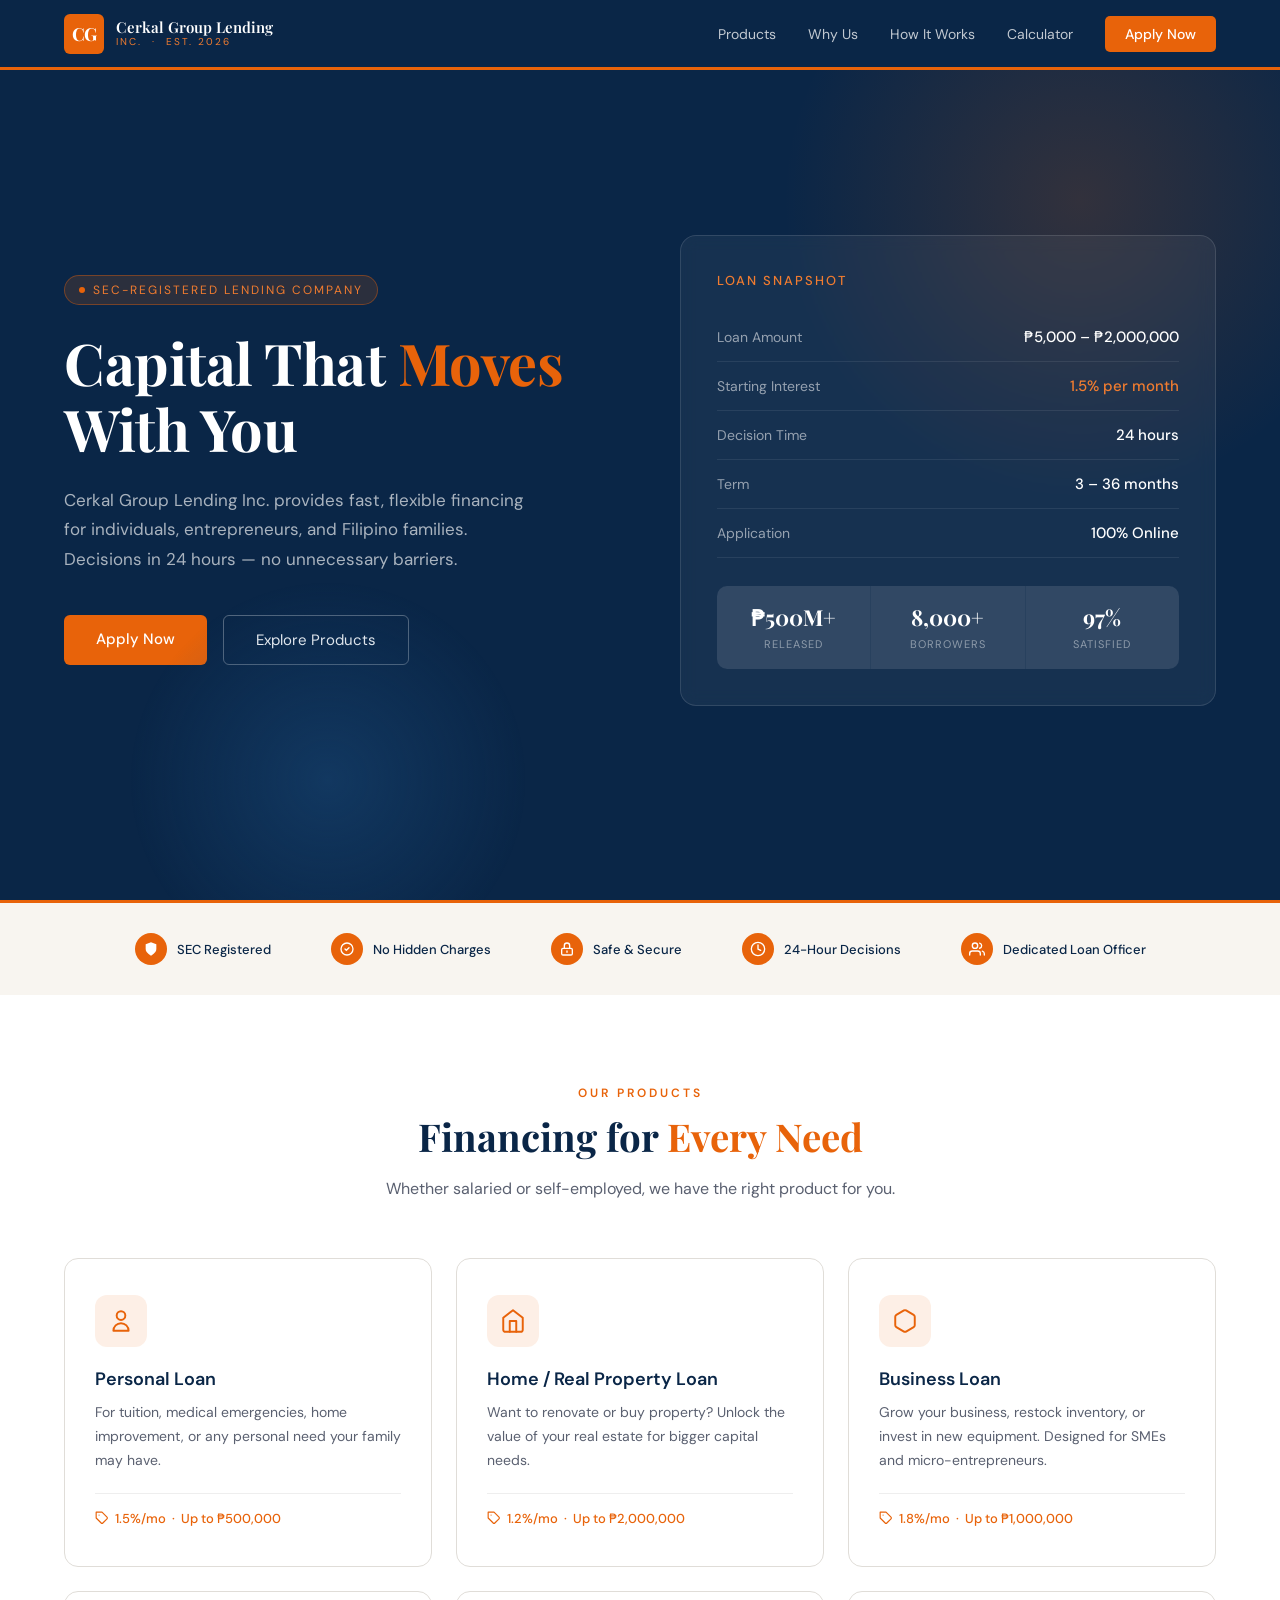
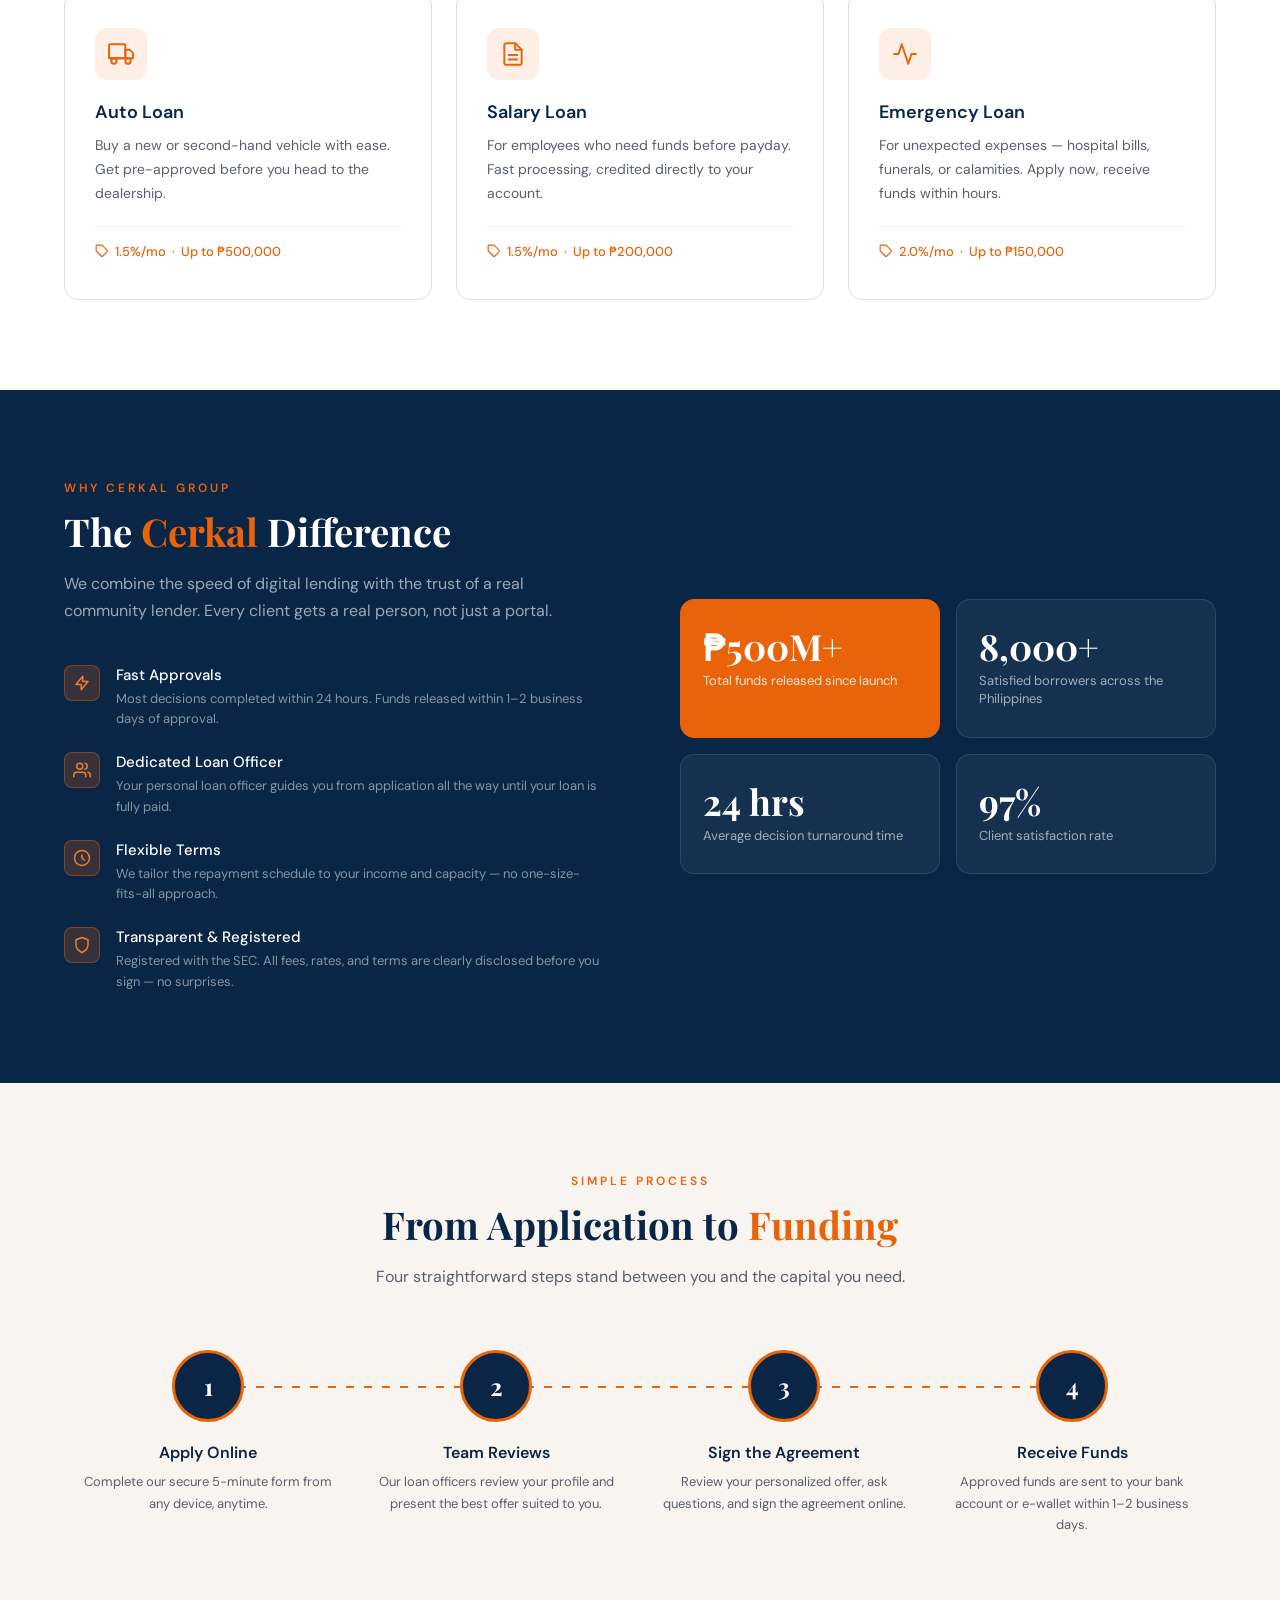
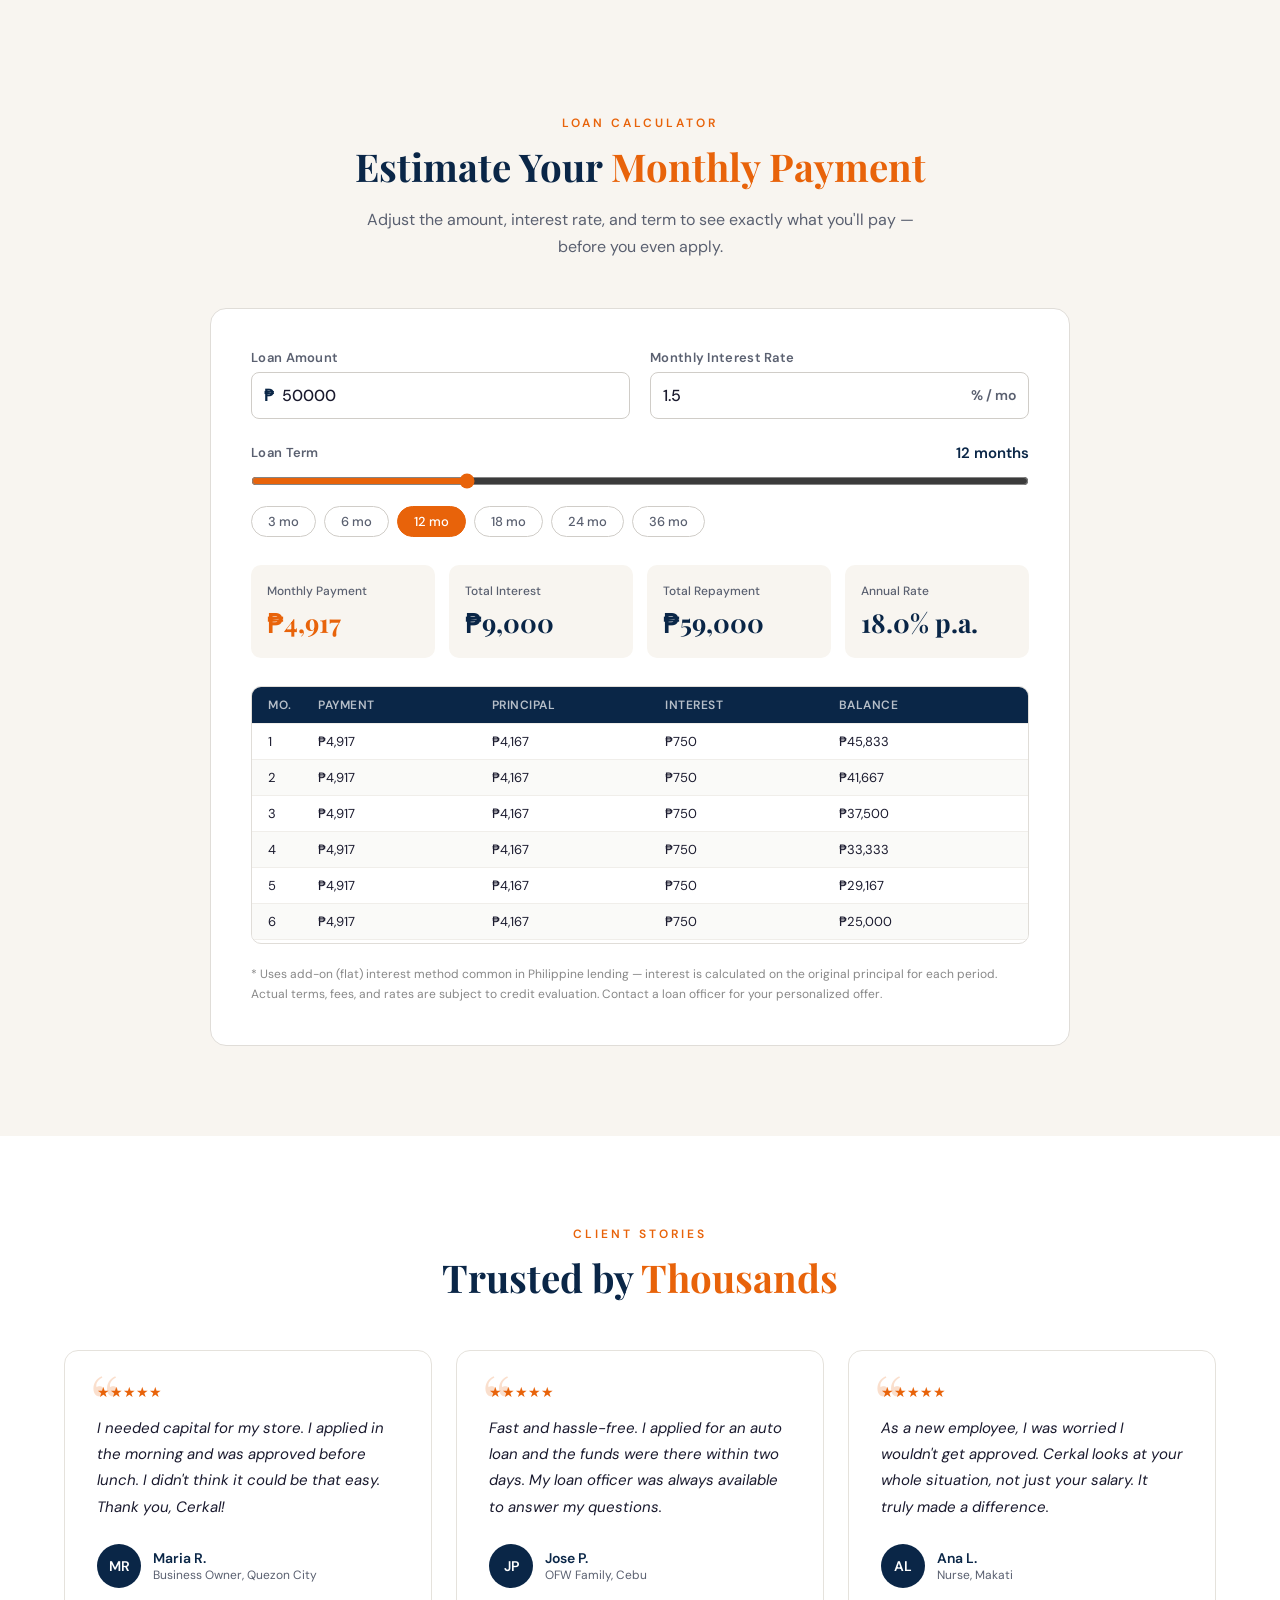
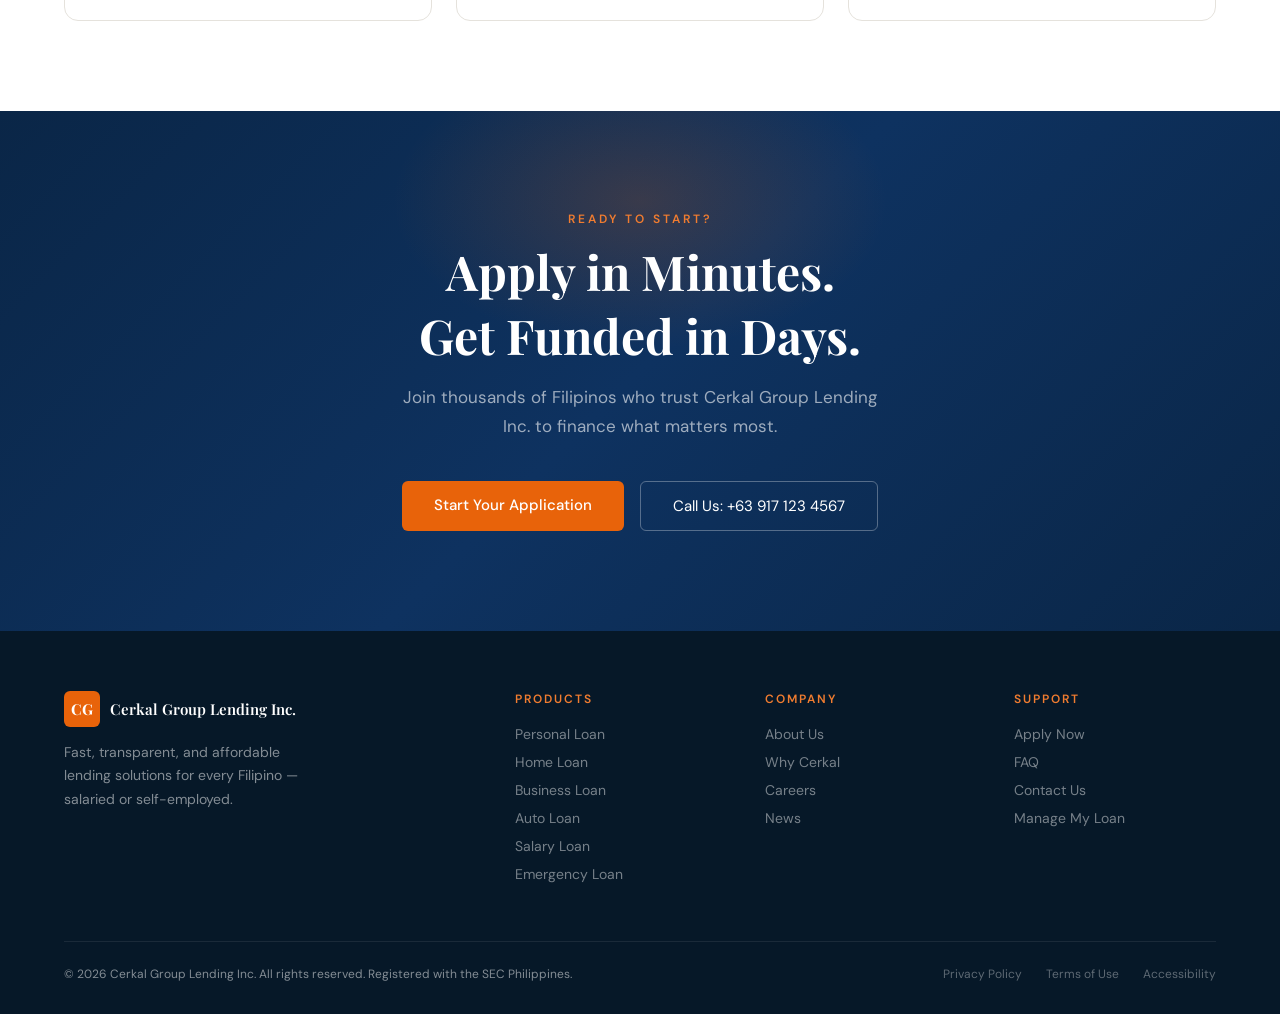
==== cerkal/index.html @ 719dfb89 "cerkal added" ====
<!DOCTYPE html>
<html lang="en">

<head>
    <meta charset="UTF-8" />
    <meta name="viewport" content="width=device-width, initial-scale=1.0" />
    <title>Cerkal Group Lending Inc.</title>
    <link
        href="https://fonts.googleapis.com/css2?family=Playfair+Display:wght@600;700&family=DM+Sans:wght@300;400;500;600&display=swap"
        rel="stylesheet" />
    <link rel="stylesheet" href="style.css" />
</head>

<body>

    <!-- NAV -->
    <nav>
        <a class="nav-logo" href="#">
            <div class="logo-mark">CG</div>
            <div class="logo-text">
                <span class="logo-name">Cerkal Group Lending</span>
                <span class="logo-sub">Inc. &nbsp;·&nbsp; Est. 2026</span>
            </div>
        </a>
        <div class="nav-links">
            <a href="#products">Products</a>
            <a href="#why">Why Us</a>
            <a href="#how">How It Works</a>
            <a href="#calculator">Calculator</a>
            <a href="#contact" class="nav-cta">Apply Now</a>
        </div>
    </nav>

    <!-- HERO -->
    <section class="hero" id="home">
        <div class="hero-inner">
            <div class="hero-content">
                <div class="hero-badge"><span></span> SEC-Registered Lending Company</div>
                <h1>Capital That <em>Moves</em><br />With You</h1>
                <p class="hero-desc">Cerkal Group Lending Inc. provides fast, flexible financing for individuals,
                    entrepreneurs, and Filipino families. Decisions in 24 hours — no unnecessary barriers.</p>
                <div class="hero-actions">
                    <a href="#contact" class="btn-primary">Apply Now</a>
                    <a href="#products" class="btn-outline">Explore Products</a>
                </div>
            </div>
            <div class="hero-card">
                <div class="hero-card-title">Loan Snapshot</div>
                <div class="loan-row"><span class="loan-label">Loan Amount</span><span class="loan-value">₱5,000 –
                        ₱2,000,000</span></div>
                <div class="loan-row"><span class="loan-label">Starting Interest</span><span
                        class="loan-value accent">1.5% per month</span></div>
                <div class="loan-row"><span class="loan-label">Decision Time</span><span class="loan-value">24
                        hours</span></div>
                <div class="loan-row"><span class="loan-label">Term</span><span class="loan-value">3 – 36 months</span>
                </div>
                <div class="loan-row"><span class="loan-label">Application</span><span class="loan-value">100%
                        Online</span></div>
                <div class="hero-stat-row">
                    <div class="hero-stat"><span class="hero-stat-num">₱500M+</span><span
                            class="hero-stat-lbl">Released</span></div>
                    <div class="hero-stat"><span class="hero-stat-num">8,000+</span><span
                            class="hero-stat-lbl">Borrowers</span></div>
                    <div class="hero-stat"><span class="hero-stat-num">97%</span><span
                            class="hero-stat-lbl">Satisfied</span></div>
                </div>
            </div>
        </div>
    </section>

    <!-- TRUST BAR -->
    <div class="trust-bar">
        <div class="trust-item">
            <div class="trust-icon">
                <svg viewBox="0 0 24 24">
                    <path d="M12 22s8-4 8-10V5l-8-3-8 3v7c0 6 8 10 8 10z" />
                </svg>
            </div>
            SEC Registered
        </div>
        <div class="trust-item">
            <div class="trust-icon">
                <svg viewBox="0 0 24 24">
                    <path d="M9 12l2 2 4-4m6 2a9 9 0 11-18 0 9 9 0 0118 0z" fill="none" stroke="white" stroke-width="2"
                        stroke-linecap="round" />
                </svg>
            </div>
            No Hidden Charges
        </div>
        <div class="trust-item">
            <div class="trust-icon">
                <svg viewBox="0 0 24 24">
                    <path
                        d="M12 15v2m-6 4h12a2 2 0 002-2v-6a2 2 0 00-2-2H6a2 2 0 00-2 2v6a2 2 0 002 2zm10-10V7a4 4 0 00-8 0v4h8z"
                        fill="none" stroke="white" stroke-width="2" stroke-linecap="round" />
                </svg>
            </div>
            Safe &amp; Secure
        </div>
        <div class="trust-item">
            <div class="trust-icon">
                <svg viewBox="0 0 24 24">
                    <circle cx="12" cy="12" r="10" fill="none" stroke="white" stroke-width="2" />
                    <path d="M12 6v6l4 2" fill="none" stroke="white" stroke-width="2" stroke-linecap="round" />
                </svg>
            </div>
            24-Hour Decisions
        </div>
        <div class="trust-item">
            <div class="trust-icon">
                <svg viewBox="0 0 24 24">
                    <path
                        d="M17 21v-2a4 4 0 00-4-4H5a4 4 0 00-4 4v2M9 11a4 4 0 100-8 4 4 0 000 8zM23 21v-2a4 4 0 00-3-3.87M16 3.13a4 4 0 010 7.75"
                        fill="none" stroke="white" stroke-width="2" stroke-linecap="round" />
                </svg>
            </div>
            Dedicated Loan Officer
        </div>
    </div>

    <!-- PRODUCTS -->
    <section id="products">
        <div class="section-inner">
            <div class="products-head">
                <div class="section-label">Our Products</div>
                <h2 class="section-heading">Financing for <em>Every Need</em></h2>
                <p class="section-sub">Whether salaried or self-employed, we have the right product for you.</p>
            </div>
            <div class="products-grid">

                <div class="product-card">
                    <div class="product-icon">
                        <svg viewBox="0 0 24 24">
                            <path d="M16 7a4 4 0 11-8 0 4 4 0 018 0zM12 14a7 7 0 00-7 7h14a7 7 0 00-7-7z" />
                        </svg>
                    </div>
                    <h3>Personal Loan</h3>
                    <p>For tuition, medical emergencies, home improvement, or any personal need your family may have.
                    </p>
                    <div class="product-rate">
                        <svg viewBox="0 0 24 24" width="14" height="14" stroke="currentColor" fill="none"
                            stroke-width="2" stroke-linecap="round" stroke-linejoin="round">
                            <path d="M20.59 13.41l-7.17 7.17a2 2 0 01-2.83 0L2 12V2h10l8.59 8.59a2 2 0 010 2.82z" />
                            <line x1="7" y1="7" x2="7.01" y2="7" />
                        </svg>
                        1.5%/mo &nbsp;·&nbsp; Up to ₱500,000
                    </div>
                </div>

                <div class="product-card">
                    <div class="product-icon">
                        <svg viewBox="0 0 24 24">
                            <path d="M3 9l9-7 9 7v11a2 2 0 01-2 2H5a2 2 0 01-2-2z" />
                            <polyline points="9 22 9 12 15 12 15 22" />
                        </svg>
                    </div>
                    <h3>Home / Real Property Loan</h3>
                    <p>Want to renovate or buy property? Unlock the value of your real estate for bigger capital needs.
                    </p>
                    <div class="product-rate">
                        <svg viewBox="0 0 24 24" width="14" height="14" stroke="currentColor" fill="none"
                            stroke-width="2" stroke-linecap="round" stroke-linejoin="round">
                            <path d="M20.59 13.41l-7.17 7.17a2 2 0 01-2.83 0L2 12V2h10l8.59 8.59a2 2 0 010 2.82z" />
                            <line x1="7" y1="7" x2="7.01" y2="7" />
                        </svg>
                        1.2%/mo &nbsp;·&nbsp; Up to ₱2,000,000
                    </div>
                </div>

                <div class="product-card">
                    <div class="product-icon">
                        <svg viewBox="0 0 24 24">
                            <path
                                d="M21 16V8a2 2 0 00-1-1.73l-7-4a2 2 0 00-2 0l-7 4A2 2 0 003 8v8a2 2 0 001 1.73l7 4a2 2 0 002 0l7-4A2 2 0 0021 16z" />
                        </svg>
                    </div>
                    <h3>Business Loan</h3>
                    <p>Grow your business, restock inventory, or invest in new equipment. Designed for SMEs and
                        micro-entrepreneurs.</p>
                    <div class="product-rate">
                        <svg viewBox="0 0 24 24" width="14" height="14" stroke="currentColor" fill="none"
                            stroke-width="2" stroke-linecap="round" stroke-linejoin="round">
                            <path d="M20.59 13.41l-7.17 7.17a2 2 0 01-2.83 0L2 12V2h10l8.59 8.59a2 2 0 010 2.82z" />
                            <line x1="7" y1="7" x2="7.01" y2="7" />
                        </svg>
                        1.8%/mo &nbsp;·&nbsp; Up to ₱1,000,000
                    </div>
                </div>

                <div class="product-card">
                    <div class="product-icon">
                        <svg viewBox="0 0 24 24">
                            <rect x="1" y="3" width="15" height="13" rx="1" />
                            <path d="M16 8h4l3 3v5h-7V8zM1 16h14" />
                            <circle cx="5.5" cy="18.5" r="2.5" />
                            <circle cx="18.5" cy="18.5" r="2.5" />
                        </svg>
                    </div>
                    <h3>Auto Loan</h3>
                    <p>Buy a new or second-hand vehicle with ease. Get pre-approved before you head to the dealership.
                    </p>
                    <div class="product-rate">
                        <svg viewBox="0 0 24 24" width="14" height="14" stroke="currentColor" fill="none"
                            stroke-width="2" stroke-linecap="round" stroke-linejoin="round">
                            <path d="M20.59 13.41l-7.17 7.17a2 2 0 01-2.83 0L2 12V2h10l8.59 8.59a2 2 0 010 2.82z" />
                            <line x1="7" y1="7" x2="7.01" y2="7" />
                        </svg>
                        1.5%/mo &nbsp;·&nbsp; Up to ₱500,000
                    </div>
                </div>

                <div class="product-card">
                    <div class="product-icon">
                        <svg viewBox="0 0 24 24">
                            <path d="M14 2H6a2 2 0 00-2 2v16a2 2 0 002 2h12a2 2 0 002-2V8z" />
                            <polyline points="14 2 14 8 20 8" />
                            <line x1="16" y1="13" x2="8" y2="13" />
                            <line x1="16" y1="17" x2="8" y2="17" />
                        </svg>
                    </div>
                    <h3>Salary Loan</h3>
                    <p>For employees who need funds before payday. Fast processing, credited directly to your account.
                    </p>
                    <div class="product-rate">
                        <svg viewBox="0 0 24 24" width="14" height="14" stroke="currentColor" fill="none"
                            stroke-width="2" stroke-linecap="round" stroke-linejoin="round">
                            <path d="M20.59 13.41l-7.17 7.17a2 2 0 01-2.83 0L2 12V2h10l8.59 8.59a2 2 0 010 2.82z" />
                            <line x1="7" y1="7" x2="7.01" y2="7" />
                        </svg>
                        1.5%/mo &nbsp;·&nbsp; Up to ₱200,000
                    </div>
                </div>

                <div class="product-card">
                    <div class="product-icon">
                        <svg viewBox="0 0 24 24">
                            <path d="M22 12h-4l-3 9L9 3l-3 9H2" />
                        </svg>
                    </div>
                    <h3>Emergency Loan</h3>
                    <p>For unexpected expenses — hospital bills, funerals, or calamities. Apply now, receive funds
                        within hours.</p>
                    <div class="product-rate">
                        <svg viewBox="0 0 24 24" width="14" height="14" stroke="currentColor" fill="none"
                            stroke-width="2" stroke-linecap="round" stroke-linejoin="round">
                            <path d="M20.59 13.41l-7.17 7.17a2 2 0 01-2.83 0L2 12V2h10l8.59 8.59a2 2 0 010 2.82z" />
                            <line x1="7" y1="7" x2="7.01" y2="7" />
                        </svg>
                        2.0%/mo &nbsp;·&nbsp; Up to ₱150,000
                    </div>
                </div>

            </div>
        </div>
    </section>

    <!-- WHY US -->
    <section class="why-bg" id="why">
        <div class="section-inner why-inner">
            <div class="why-left">
                <div class="section-label">Why Cerkal Group</div>
                <h2 class="section-heading" style="color:var(--white);">The <em>Cerkal</em> Difference</h2>
                <p class="section-sub">We combine the speed of digital lending with the trust of a real community
                    lender. Every client gets a real person, not just a portal.</p>
                <div class="why-list">
                    <div class="why-item">
                        <div class="why-bullet">
                            <svg viewBox="0 0 24 24">
                                <path d="M13 10V3L4 14h7v7l9-11h-7z" />
                            </svg>
                        </div>
                        <div>
                            <h4>Fast Approvals</h4>
                            <p>Most decisions completed within 24 hours. Funds released within 1–2 business days of
                                approval.</p>
                        </div>
                    </div>
                    <div class="why-item">
                        <div class="why-bullet">
                            <svg viewBox="0 0 24 24">
                                <path
                                    d="M17 21v-2a4 4 0 00-4-4H5a4 4 0 00-4 4v2M9 11a4 4 0 100-8 4 4 0 000 8zM23 21v-2a4 4 0 00-3-3.87M16 3.13a4 4 0 010 7.75" />
                            </svg>
                        </div>
                        <div>
                            <h4>Dedicated Loan Officer</h4>
                            <p>Your personal loan officer guides you from application all the way until your loan is
                                fully paid.</p>
                        </div>
                    </div>
                    <div class="why-item">
                        <div class="why-bullet">
                            <svg viewBox="0 0 24 24">
                                <circle cx="12" cy="12" r="10" />
                                <path d="M12 8v4l3 3" />
                            </svg>
                        </div>
                        <div>
                            <h4>Flexible Terms</h4>
                            <p>We tailor the repayment schedule to your income and capacity — no one-size-fits-all
                                approach.</p>
                        </div>
                    </div>
                    <div class="why-item">
                        <div class="why-bullet">
                            <svg viewBox="0 0 24 24">
                                <path d="M12 22s8-4 8-10V5l-8-3-8 3v7c0 6 8 10 8 10z" />
                            </svg>
                        </div>
                        <div>
                            <h4>Transparent &amp; Registered</h4>
                            <p>Registered with the SEC. All fees, rates, and terms are clearly disclosed before you sign
                                — no surprises.</p>
                        </div>
                    </div>
                </div>
            </div>
            <div class="why-right">
                <div class="stat-card">
                    <span class="stat-num">₱500M+</span>
                    <div class="stat-label">Total funds released since launch</div>
                </div>
                <div class="stat-card">
                    <span class="stat-num">8,000+</span>
                    <div class="stat-label">Satisfied borrowers across the Philippines</div>
                </div>
                <div class="stat-card">
                    <span class="stat-num">24 hrs</span>
                    <div class="stat-label">Average decision turnaround time</div>
                </div>
                <div class="stat-card">
                    <span class="stat-num">97%</span>
                    <div class="stat-label">Client satisfaction rate</div>
                </div>
            </div>
        </div>
    </section>

    <!-- HOW IT WORKS -->
    <section class="how-bg" id="how">
        <div class="section-inner">
            <div class="how-head">
                <div class="section-label">Simple Process</div>
                <h2 class="section-heading">From Application to <em>Funding</em></h2>
                <p class="section-sub">Four straightforward steps stand between you and the capital you need.</p>
            </div>
            <div class="steps">
                <div class="step">
                    <div class="step-num">1</div>
                    <h4>Apply Online</h4>
                    <p>Complete our secure 5-minute form from any device, anytime.</p>
                </div>
                <div class="step">
                    <div class="step-num">2</div>
                    <h4>Team Reviews</h4>
                    <p>Our loan officers review your profile and present the best offer suited to you.</p>
                </div>
                <div class="step">
                    <div class="step-num">3</div>
                    <h4>Sign the Agreement</h4>
                    <p>Review your personalized offer, ask questions, and sign the agreement online.</p>
                </div>
                <div class="step">
                    <div class="step-num">4</div>
                    <h4>Receive Funds</h4>
                    <p>Approved funds are sent to your bank account or e-wallet within 1–2 business days.</p>
                </div>
            </div>
        </div>
    </section>

    <!-- LOAN CALCULATOR -->
    <section class="calc-bg" id="calculator">
        <div class="section-inner">
            <div style="text-align:center; margin-bottom:48px;">
                <div class="section-label">Loan Calculator</div>
                <h2 class="section-heading">Estimate Your <em>Monthly Payment</em></h2>
                <p class="section-sub" style="margin:0 auto;">Adjust the amount, interest rate, and term to see exactly
                    what you'll pay — before you even apply.</p>
            </div>
            <div class="calc-card">
                <div class="calc-inputs">
                    <div class="calc-field">
                        <label>Loan Amount</label>
                        <div class="calc-input-wrap">
                            <span class="calc-prefix">₱</span>
                            <input type="number" id="c-amt" value="50000" min="5000" max="2000000" step="1000" />
                        </div>
                    </div>
                    <div class="calc-field">
                        <label>Monthly Interest Rate</label>
                        <div class="calc-input-wrap">
                            <input type="number" id="c-rate" value="1.5" min="0.5" max="5" step="0.1" />
                            <span class="calc-suffix">% / mo</span>
                        </div>
                    </div>
                </div>

                <div class="calc-term">
                    <div class="calc-term-top">
                        <label>Loan Term</label>
                        <span class="calc-term-val" id="c-term-lbl">12 months</span>
                    </div>
                    <input type="range" id="c-term" min="3" max="36" step="1" value="12" />
                    <div class="calc-pills">
                        <button class="c-pill" data-m="3" onclick="setPill(this)">3 mo</button>
                        <button class="c-pill" data-m="6" onclick="setPill(this)">6 mo</button>
                        <button class="c-pill active" data-m="12" onclick="setPill(this)">12 mo</button>
                        <button class="c-pill" data-m="18" onclick="setPill(this)">18 mo</button>
                        <button class="c-pill" data-m="24" onclick="setPill(this)">24 mo</button>
                        <button class="c-pill" data-m="36" onclick="setPill(this)">36 mo</button>
                    </div>
                </div>

                <div class="calc-results">
                    <div class="calc-result-card highlight">
                        <div class="calc-result-label">Monthly Payment</div>
                        <div class="calc-result-value" id="c-monthly">₱0</div>
                    </div>
                    <div class="calc-result-card">
                        <div class="calc-result-label">Total Interest</div>
                        <div class="calc-result-value" id="c-interest">₱0</div>
                    </div>
                    <div class="calc-result-card">
                        <div class="calc-result-label">Total Repayment</div>
                        <div class="calc-result-value" id="c-total">₱0</div>
                    </div>
                    <div class="calc-result-card">
                        <div class="calc-result-label">Annual Rate</div>
                        <div class="calc-result-value" id="c-annual">0%</div>
                    </div>
                </div>

                <div class="calc-table-wrap">
                    <div class="calc-table-head">
                        <div>Mo.</div>
                        <div>Payment</div>
                        <div>Principal</div>
                        <div>Interest</div>
                        <div>Balance</div>
                    </div>
                    <div class="calc-table-body" id="c-table"></div>
                </div>

                <p class="calc-disclaimer">* Uses add-on (flat) interest method common in Philippine lending — interest
                    is calculated on the original principal for each period. Actual terms, fees, and rates are subject
                    to credit evaluation. Contact a loan officer for your personalized offer.</p>
            </div>
        </div>
    </section>

    <!-- TESTIMONIALS -->
    <section>
        <div class="section-inner">
            <div class="testi-head">
                <div class="section-label">Client Stories</div>
                <h2 class="section-heading">Trusted by <em>Thousands</em></h2>
            </div>
            <div class="testi-grid">
                <div class="testi-card">
                    <div class="stars">★★★★★</div>
                    <p class="testi-text">I needed capital for my store. I applied in the morning and was approved
                        before lunch. I didn't think it could be that easy. Thank you, Cerkal!</p>
                    <div class="testi-author">
                        <div class="testi-avatar">MR</div>
                        <div>
                            <div class="testi-name">Maria R.</div>
                            <div class="testi-role">Business Owner, Quezon City</div>
                        </div>
                    </div>
                </div>
                <div class="testi-card">
                    <div class="stars">★★★★★</div>
                    <p class="testi-text">Fast and hassle-free. I applied for an auto loan and the funds were there
                        within two days. My loan officer was always available to answer my questions.</p>
                    <div class="testi-author">
                        <div class="testi-avatar">JP</div>
                        <div>
                            <div class="testi-name">Jose P.</div>
                            <div class="testi-role">OFW Family, Cebu</div>
                        </div>
                    </div>
                </div>
                <div class="testi-card">
                    <div class="stars">★★★★★</div>
                    <p class="testi-text">As a new employee, I was worried I wouldn't get approved. Cerkal looks at your
                        whole situation, not just your salary. It truly made a difference.</p>
                    <div class="testi-author">
                        <div class="testi-avatar">AL</div>
                        <div>
                            <div class="testi-name">Ana L.</div>
                            <div class="testi-role">Nurse, Makati</div>
                        </div>
                    </div>
                </div>
            </div>
        </div>
    </section>

    <!-- CTA -->
    <section class="cta-section" id="contact">
        <div style="position:relative; z-index:1;">
            <div class="section-label" style="color:var(--orange-lt);">Ready to Start?</div>
            <h2>Apply in Minutes.<br />Get Funded in Days.</h2>
            <p>Join thousands of Filipinos who trust Cerkal Group Lending Inc. to finance what matters most.</p>
            <div class="cta-buttons">
                <a href="#" class="btn-primary">Start Your Application</a>
                <a href="tel:+639171234567" class="btn-outline">Call Us: +63 917 123 4567</a>
            </div>
        </div>
    </section>

    <!-- FOOTER -->
    <footer>
        <div class="footer-inner">
            <div class="footer-top">
                <div class="footer-brand">
                    <div style="display:flex; align-items:center; gap:10px;">
                        <div
                            style="width:36px;height:36px;border-radius:6px;background:var(--orange);display:flex;align-items:center;justify-content:center;font-family:'Playfair Display',serif;font-weight:700;font-size:15px;color:white;">
                            CG</div>
                        <span
                            style="font-family:'Playfair Display',serif;font-size:15px;font-weight:600;color:white;">Cerkal
                            Group Lending Inc.</span>
                    </div>
                    <p>Fast, transparent, and affordable lending solutions for every Filipino — salaried or
                        self-employed.</p>
                </div>
                <div class="footer-col">
                    <h5>Products</h5>
                    <a href="#">Personal Loan</a>
                    <a href="#">Home Loan</a>
                    <a href="#">Business Loan</a>
                    <a href="#">Auto Loan</a>
                    <a href="#">Salary Loan</a>
                    <a href="#">Emergency Loan</a>
                </div>
                <div class="footer-col">
                    <h5>Company</h5>
                    <a href="#">About Us</a>
                    <a href="#">Why Cerkal</a>
                    <a href="#">Careers</a>
                    <a href="#">News</a>
                </div>
                <div class="footer-col">
                    <h5>Support</h5>
                    <a href="#">Apply Now</a>
                    <a href="#">FAQ</a>
                    <a href="#">Contact Us</a>
                    <a href="#">Manage My Loan</a>
                </div>
            </div>
            <div class="footer-bottom">
                <div>© 2026 Cerkal Group Lending Inc. All rights reserved. Registered with the SEC Philippines.</div>
                <div class="footer-legal">
                    <a href="#">Privacy Policy</a>
                    <a href="#">Terms of Use</a>
                    <a href="#">Accessibility</a>
                </div>
            </div>
        </div>
    </footer>

    <script src="main.js"></script>
</body>

</html>
---- cerkal/style.css ----
/* ─── RESET & VARIABLES ─── */
*,
*::before,
*::after {
    box-sizing: border-box;
    margin: 0;
    padding: 0;
}

:root {
    --navy: #0a2647;
    --navy-mid: #0e3260;
    --navy-light: #1a4a7a;
    --orange: #e8630a;
    --orange-lt: #f07c30;
    --orange-dim: #c05008;
    --cream: #f8f5f0;
    --text: #1a1a2e;
    --muted: #5a6070;
    --white: #ffffff;
}

html {
    scroll-behavior: smooth;
}

body {
    font-family: 'DM Sans', sans-serif;
    color: var(--text);
    background: var(--white);
    overflow-x: hidden;
}

/* ─── NAV ─── */
nav {
    position: fixed;
    top: 0;
    left: 0;
    right: 0;
    z-index: 100;
    background: var(--navy);
    display: flex;
    align-items: center;
    justify-content: space-between;
    padding: 0 5%;
    height: 70px;
    border-bottom: 3px solid var(--orange);
}

.nav-logo {
    display: flex;
    align-items: center;
    gap: 12px;
    text-decoration: none;
}

.logo-mark {
    width: 40px;
    height: 40px;
    border-radius: 6px;
    background: var(--orange);
    display: flex;
    align-items: center;
    justify-content: center;
    font-family: 'Playfair Display', serif;
    font-weight: 700;
    font-size: 18px;
    color: var(--white);
    letter-spacing: -1px;
    flex-shrink: 0;
}

.logo-text {
    display: flex;
    flex-direction: column;
}

.logo-name {
    font-family: 'Playfair Display', serif;
    font-size: 15px;
    font-weight: 600;
    color: var(--white);
    line-height: 1.1;
}

.logo-sub {
    font-size: 10px;
    font-weight: 400;
    letter-spacing: 2px;
    color: var(--orange-lt);
    text-transform: uppercase;
}

.nav-links {
    display: flex;
    align-items: center;
    gap: 32px;
}

.nav-links a {
    color: rgba(255, 255, 255, 0.75);
    text-decoration: none;
    font-size: 14px;
    transition: color 0.2s;
}

.nav-links a:hover {
    color: var(--orange-lt);
}

.nav-cta {
    background: var(--orange) !important;
    color: var(--white) !important;
    padding: 9px 20px;
    border-radius: 5px;
    font-weight: 500 !important;
    transition: background 0.2s !important;
}

.nav-cta:hover {
    background: var(--orange-dim) !important;
}

/* ─── HERO ─── */
.hero {
    min-height: 100vh;
    background: var(--navy);
    display: flex;
    align-items: center;
    padding: 120px 5% 80px;
    position: relative;
    overflow: hidden;
}

.hero::before {
    content: '';
    position: absolute;
    top: -100px;
    right: -100px;
    width: 600px;
    height: 600px;
    border-radius: 50%;
    background: radial-gradient(circle, rgba(232, 99, 10, 0.18) 0%, transparent 70%);
    pointer-events: none;
}

.hero::after {
    content: '';
    position: absolute;
    bottom: -80px;
    left: 10%;
    width: 400px;
    height: 400px;
    border-radius: 50%;
    background: radial-gradient(circle, rgba(26, 74, 122, 0.5) 0%, transparent 70%);
    pointer-events: none;
}

.hero-inner {
    max-width: 1200px;
    margin: 0 auto;
    width: 100%;
    display: grid;
    grid-template-columns: 1fr 1fr;
    gap: 80px;
    align-items: center;
}

.hero-badge {
    display: inline-flex;
    align-items: center;
    gap: 8px;
    background: rgba(232, 99, 10, 0.15);
    border: 1px solid rgba(232, 99, 10, 0.4);
    color: var(--orange-lt);
    font-size: 12px;
    letter-spacing: 2px;
    text-transform: uppercase;
    padding: 6px 14px;
    border-radius: 20px;
    margin-bottom: 24px;
}

.hero-badge span {
    width: 6px;
    height: 6px;
    border-radius: 50%;
    background: var(--orange);
    display: inline-block;
}

.hero h1 {
    font-family: 'Playfair Display', serif;
    font-size: clamp(2.4rem, 4.5vw, 3.8rem);
    font-weight: 700;
    color: var(--white);
    line-height: 1.15;
    margin-bottom: 24px;
    letter-spacing: -0.5px;
}

.hero h1 em {
    font-style: normal;
    color: var(--orange);
}

.hero-desc {
    font-size: 17px;
    color: rgba(255, 255, 255, 0.65);
    line-height: 1.75;
    margin-bottom: 40px;
    max-width: 480px;
}

.hero-actions {
    display: flex;
    gap: 16px;
    flex-wrap: wrap;
}

/* ─── BUTTONS ─── */
.btn-primary {
    background: var(--orange);
    color: var(--white);
    padding: 14px 32px;
    border-radius: 6px;
    font-size: 15px;
    font-weight: 500;
    text-decoration: none;
    border: none;
    cursor: pointer;
    transition: background 0.2s, transform 0.15s;
    display: inline-block;
}

.btn-primary:hover {
    background: var(--orange-dim);
    transform: translateY(-1px);
}

.btn-outline {
    background: transparent;
    color: var(--white);
    padding: 14px 32px;
    border-radius: 6px;
    font-size: 15px;
    text-decoration: none;
    border: 1px solid rgba(255, 255, 255, 0.3);
    cursor: pointer;
    transition: border-color 0.2s, transform 0.15s;
    display: inline-block;
}

.btn-outline:hover {
    border-color: rgba(255, 255, 255, 0.7);
    transform: translateY(-1px);
}

/* ─── HERO CARD ─── */
.hero-card {
    background: rgba(255, 255, 255, 0.05);
    border: 1px solid rgba(255, 255, 255, 0.12);
    border-radius: 16px;
    padding: 36px;
    backdrop-filter: blur(8px);
    position: relative;
    z-index: 1;
}

.hero-card-title {
    font-size: 13px;
    letter-spacing: 2px;
    text-transform: uppercase;
    color: var(--orange-lt);
    margin-bottom: 24px;
    font-weight: 500;
}

.loan-row {
    display: flex;
    justify-content: space-between;
    align-items: center;
    padding: 14px 0;
    border-bottom: 1px solid rgba(255, 255, 255, 0.08);
}

.loan-row:last-of-type {
    border-bottom: none;
}

.loan-label {
    font-size: 14px;
    color: rgba(255, 255, 255, 0.55);
}

.loan-value {
    font-size: 15px;
    font-weight: 500;
    color: var(--white);
}

.loan-value.accent {
    color: var(--orange-lt);
}

.hero-stat-row {
    display: grid;
    grid-template-columns: repeat(3, 1fr);
    gap: 1px;
    background: rgba(255, 255, 255, 0.08);
    border-radius: 10px;
    overflow: hidden;
    margin-top: 28px;
}

.hero-stat {
    background: rgba(255, 255, 255, 0.04);
    padding: 16px 12px;
    text-align: center;
}

.hero-stat-num {
    font-family: 'Playfair Display', serif;
    font-size: 22px;
    font-weight: 700;
    color: var(--white);
    display: block;
}

.hero-stat-lbl {
    font-size: 11px;
    color: rgba(255, 255, 255, 0.45);
    text-transform: uppercase;
    letter-spacing: 1px;
    margin-top: 3px;
}

/* ─── TRUST BAR ─── */
.trust-bar {
    background: var(--cream);
    border-top: 3px solid var(--orange);
    padding: 30px 5%;
    display: flex;
    align-items: center;
    justify-content: center;
    gap: 60px;
    flex-wrap: wrap;
}

.trust-item {
    display: flex;
    align-items: center;
    gap: 10px;
    font-size: 13px;
    font-weight: 500;
    color: var(--navy);
}

.trust-icon {
    width: 32px;
    height: 32px;
    border-radius: 50%;
    background: var(--orange);
    display: flex;
    align-items: center;
    justify-content: center;
    flex-shrink: 0;
}

.trust-icon svg {
    width: 16px;
    height: 16px;
    fill: var(--white);
}

/* ─── SECTIONS ─── */
section {
    padding: 90px 5%;
}

.section-inner {
    max-width: 1200px;
    margin: 0 auto;
}

.section-label {
    font-size: 12px;
    letter-spacing: 3px;
    text-transform: uppercase;
    color: var(--orange);
    font-weight: 600;
    margin-bottom: 12px;
}

.section-heading {
    font-family: 'Playfair Display', serif;
    font-size: clamp(1.8rem, 3vw, 2.6rem);
    font-weight: 700;
    color: var(--navy);
    line-height: 1.2;
    margin-bottom: 16px;
}

.section-heading em {
    font-style: normal;
    color: var(--orange);
}

.section-sub {
    font-size: 16px;
    color: var(--muted);
    line-height: 1.7;
    max-width: 560px;
}

/* ─── PRODUCTS ─── */
.products-head {
    text-align: center;
    margin-bottom: 56px;
}

.products-head .section-sub {
    margin: 0 auto;
}

.products-grid {
    display: grid;
    grid-template-columns: repeat(auto-fit, minmax(280px, 1fr));
    gap: 24px;
}

.product-card {
    border: 1px solid #e0ddd8;
    border-radius: 14px;
    padding: 36px 30px;
    transition: box-shadow 0.25s, transform 0.2s, border-color 0.2s;
    position: relative;
    overflow: hidden;
    background: var(--white);
}

.product-card::before {
    content: '';
    position: absolute;
    top: 0;
    left: 0;
    right: 0;
    height: 4px;
    background: var(--orange);
    transform: scaleX(0);
    transform-origin: left;
    transition: transform 0.3s;
}

.product-card:hover {
    transform: translateY(-4px);
    box-shadow: 0 16px 40px rgba(10, 38, 71, 0.1);
    border-color: #ccc;
}

.product-card:hover::before {
    transform: scaleX(1);
}

.product-icon {
    width: 52px;
    height: 52px;
    border-radius: 12px;
    background: rgba(232, 99, 10, 0.1);
    display: flex;
    align-items: center;
    justify-content: center;
    margin-bottom: 20px;
}

.product-icon svg {
    width: 26px;
    height: 26px;
    stroke: var(--orange);
    fill: none;
    stroke-width: 1.8;
    stroke-linecap: round;
    stroke-linejoin: round;
}

.product-card h3 {
    font-size: 18px;
    font-weight: 600;
    color: var(--navy);
    margin-bottom: 10px;
}

.product-card p {
    font-size: 14px;
    color: var(--muted);
    line-height: 1.7;
    margin-bottom: 20px;
}

.product-rate {
    display: inline-flex;
    align-items: center;
    gap: 6px;
    font-size: 13px;
    font-weight: 500;
    color: var(--orange);
    border-top: 1px solid #eee;
    padding-top: 16px;
    width: 100%;
}

/* ─── WHY US ─── */
.why-bg {
    background: var(--navy);
}

.why-inner {
    display: grid;
    grid-template-columns: 1fr 1fr;
    gap: 80px;
    align-items: center;
}

.why-left .section-sub {
    color: rgba(255, 255, 255, 0.6);
}

.why-list {
    margin-top: 40px;
    display: flex;
    flex-direction: column;
    gap: 22px;
}

.why-item {
    display: flex;
    gap: 16px;
    align-items: flex-start;
}

.why-bullet {
    width: 36px;
    height: 36px;
    border-radius: 8px;
    background: rgba(232, 99, 10, 0.2);
    border: 1px solid rgba(232, 99, 10, 0.4);
    display: flex;
    align-items: center;
    justify-content: center;
    flex-shrink: 0;
}

.why-bullet svg {
    width: 18px;
    height: 18px;
    stroke: var(--orange-lt);
    fill: none;
    stroke-width: 2;
    stroke-linecap: round;
    stroke-linejoin: round;
}

.why-item h4 {
    font-size: 15px;
    font-weight: 500;
    color: var(--white);
    margin-bottom: 4px;
}

.why-item p {
    font-size: 13px;
    color: rgba(255, 255, 255, 0.5);
    line-height: 1.6;
}

.why-right {
    display: grid;
    grid-template-columns: 1fr 1fr;
    gap: 16px;
}

.stat-card {
    background: rgba(255, 255, 255, 0.05);
    border: 1px solid rgba(255, 255, 255, 0.1);
    border-radius: 14px;
    padding: 28px 22px;
}

.stat-card:first-child {
    background: var(--orange);
    border-color: var(--orange);
}

.stat-num {
    font-family: 'Playfair Display', serif;
    font-size: 36px;
    font-weight: 700;
    color: var(--white);
    display: block;
    line-height: 1;
}

.stat-label {
    font-size: 13px;
    color: rgba(255, 255, 255, 0.6);
    margin-top: 8px;
    line-height: 1.4;
}

.stat-card:first-child .stat-label {
    color: rgba(255, 255, 255, 0.85);
}

/* ─── HOW IT WORKS ─── */
.how-bg {
    background: var(--cream);
}

.how-head {
    text-align: center;
    margin-bottom: 60px;
}

.how-head .section-sub {
    margin: 0 auto;
}

.steps {
    display: grid;
    grid-template-columns: repeat(auto-fit, minmax(220px, 1fr));
    gap: 0;
    position: relative;
}

.steps::before {
    content: '';
    position: absolute;
    top: 36px;
    left: 12%;
    right: 12%;
    height: 2px;
    background: repeating-linear-gradient(to right, var(--orange) 0, var(--orange) 8px, transparent 8px, transparent 18px);
    z-index: 0;
}

.step {
    text-align: center;
    padding: 0 20px;
    position: relative;
    z-index: 1;
}

.step-num {
    width: 72px;
    height: 72px;
    border-radius: 50%;
    background: var(--navy);
    border: 3px solid var(--orange);
    display: flex;
    align-items: center;
    justify-content: center;
    margin: 0 auto 20px;
    font-family: 'Playfair Display', serif;
    font-size: 24px;
    font-weight: 700;
    color: var(--white);
}

.step h4 {
    font-size: 16px;
    font-weight: 600;
    color: var(--navy);
    margin-bottom: 8px;
}

.step p {
    font-size: 13px;
    color: var(--muted);
    line-height: 1.65;
}

/* ─── CALCULATOR ─── */
.calc-bg {
    background: var(--cream);
}

.c-pill {
    padding: 6px 16px;
    border-radius: 20px;
    font-size: 13px;
    font-weight: 500;
    cursor: pointer;
    border: 1.5px solid #d0cdc8;
    background: var(--white);
    color: var(--muted);
    transition: all 0.15s;
    font-family: 'DM Sans', sans-serif;
}

.c-pill:hover {
    border-color: var(--orange);
    color: var(--orange);
}

.c-pill.active {
    background: var(--orange);
    border-color: var(--orange);
    color: var(--white);
}

.calc-card {
    background: var(--white);
    border: 1px solid #e0ddd8;
    border-radius: 16px;
    padding: 40px;
    max-width: 860px;
    margin: 0 auto;
}

.calc-inputs {
    display: grid;
    grid-template-columns: 1fr 1fr;
    gap: 20px;
    margin-bottom: 24px;
}

.calc-field {
    display: flex;
    flex-direction: column;
    gap: 6px;
}

.calc-field label {
    font-size: 13px;
    font-weight: 600;
    color: var(--muted);
    letter-spacing: 0.3px;
}

.calc-input-wrap {
    display: flex;
    align-items: center;
    gap: 8px;
    border: 1.5px solid #d0cdc8;
    border-radius: 8px;
    padding: 0 12px;
    background: var(--white);
    transition: border-color 0.2s;
}

.calc-input-wrap:focus-within {
    border-color: var(--orange);
}

.calc-input-wrap input {
    flex: 1;
    border: none;
    outline: none;
    font-size: 16px;
    font-weight: 500;
    color: var(--text);
    padding: 12px 0;
    background: transparent;
    width: 100%;
    font-family: 'DM Sans', sans-serif;
}

.calc-prefix {
    font-size: 16px;
    font-weight: 600;
    color: var(--navy);
    flex-shrink: 0;
}

.calc-suffix {
    font-size: 14px;
    font-weight: 600;
    color: var(--muted);
    flex-shrink: 0;
}

.calc-term {
    margin-bottom: 28px;
}

.calc-term-top {
    display: flex;
    justify-content: space-between;
    align-items: center;
    margin-bottom: 10px;
}

.calc-term-top label {
    font-size: 13px;
    font-weight: 600;
    color: var(--muted);
    letter-spacing: 0.3px;
}

.calc-term-val {
    font-size: 15px;
    font-weight: 600;
    color: var(--navy);
}

.calc-term input[type=range] {
    width: 100%;
    accent-color: var(--orange);
    cursor: pointer;
}

.calc-pills {
    display: flex;
    gap: 8px;
    flex-wrap: wrap;
    margin-top: 12px;
}

.calc-results {
    display: grid;
    grid-template-columns: repeat(auto-fit, minmax(160px, 1fr));
    gap: 14px;
    margin-bottom: 28px;
}

.calc-result-card {
    background: var(--cream);
    border-radius: 10px;
    padding: 18px 16px;
}

.calc-result-label {
    font-size: 12px;
    color: var(--muted);
    margin-bottom: 6px;
    font-weight: 500;
}

.calc-result-value {
    font-size: 26px;
    font-weight: 700;
    color: var(--navy);
    font-family: 'Playfair Display', serif;
}

.calc-result-card.highlight .calc-result-value {
    color: var(--orange);
}

.calc-table-wrap {
    border: 1px solid #e0ddd8;
    border-radius: 10px;
    overflow: hidden;
    margin-bottom: 20px;
}

.calc-table-head {
    display: grid;
    grid-template-columns: 50px 1fr 1fr 1fr 1fr;
    padding: 10px 16px;
    background: var(--navy);
    font-size: 12px;
    font-weight: 600;
    color: rgba(255, 255, 255, 0.7);
    letter-spacing: 0.5px;
    text-transform: uppercase;
}

.calc-table-body {
    max-height: 220px;
    overflow-y: auto;
}

.calc-table-body .calc-row {
    display: grid;
    grid-template-columns: 50px 1fr 1fr 1fr 1fr;
    padding: 9px 16px;
    font-size: 13px;
    color: var(--text);
    border-top: 1px solid #f0eeea;
}

.calc-table-body .calc-row:nth-child(even) {
    background: #fafaf8;
}

.calc-disclaimer {
    font-size: 12px;
    color: #888;
    line-height: 1.7;
    margin: 0;
}

/* ─── TESTIMONIALS ─── */
.testi-head {
    text-align: center;
    margin-bottom: 50px;
}

.testi-grid {
    display: grid;
    grid-template-columns: repeat(auto-fit, minmax(300px, 1fr));
    gap: 24px;
}

.testi-card {
    border: 1px solid #e5e2dc;
    border-radius: 14px;
    padding: 32px;
    position: relative;
}

.testi-card::before {
    content: '\201C';
    font-family: 'Playfair Display', serif;
    font-size: 80px;
    color: var(--orange);
    opacity: 0.2;
    position: absolute;
    top: 10px;
    left: 24px;
    line-height: 1;
}

.testi-text {
    font-size: 15px;
    color: var(--text);
    line-height: 1.75;
    margin-bottom: 24px;
    font-style: italic;
}

.testi-author {
    display: flex;
    align-items: center;
    gap: 12px;
}

.testi-avatar {
    width: 44px;
    height: 44px;
    border-radius: 50%;
    background: var(--navy);
    display: flex;
    align-items: center;
    justify-content: center;
    font-size: 14px;
    font-weight: 600;
    color: var(--white);
    flex-shrink: 0;
}

.testi-name {
    font-size: 14px;
    font-weight: 600;
    color: var(--navy);
}

.testi-role {
    font-size: 12px;
    color: var(--muted);
}

.stars {
    color: var(--orange);
    font-size: 14px;
    margin-bottom: 14px;
}

/* ─── CTA ─── */
.cta-section {
    background: linear-gradient(135deg, var(--navy) 0%, var(--navy-mid) 50%, var(--navy) 100%);
    padding: 100px 5%;
    text-align: center;
    position: relative;
    overflow: hidden;
}

.cta-section::before {
    content: '';
    position: absolute;
    top: -60px;
    left: 50%;
    transform: translateX(-50%);
    width: 500px;
    height: 300px;
    background: radial-gradient(ellipse, rgba(232, 99, 10, 0.2) 0%, transparent 70%);
    pointer-events: none;
}

.cta-section h2 {
    font-family: 'Playfair Display', serif;
    font-size: clamp(2rem, 4vw, 3rem);
    font-weight: 700;
    color: var(--white);
    margin-bottom: 16px;
    position: relative;
}

.cta-section p {
    font-size: 17px;
    color: rgba(255, 255, 255, 0.6);
    margin-bottom: 40px;
    max-width: 500px;
    margin-left: auto;
    margin-right: auto;
    line-height: 1.7;
}

.cta-buttons {
    display: flex;
    gap: 16px;
    justify-content: center;
    flex-wrap: wrap;
}

/* ─── FOOTER ─── */
footer {
    background: #061828;
    padding: 60px 5% 32px;
    color: rgba(255, 255, 255, 0.5);
}

.footer-inner {
    max-width: 1200px;
    margin: 0 auto;
}

.footer-top {
    display: grid;
    grid-template-columns: 2fr 1fr 1fr 1fr;
    gap: 48px;
    margin-bottom: 48px;
}

.footer-brand p {
    font-size: 14px;
    line-height: 1.7;
    margin-top: 14px;
    max-width: 260px;
}

.footer-col h5 {
    font-size: 12px;
    letter-spacing: 2px;
    text-transform: uppercase;
    color: var(--orange-lt);
    font-weight: 600;
    margin-bottom: 18px;
}

.footer-col a {
    display: block;
    font-size: 14px;
    color: rgba(255, 255, 255, 0.45);
    text-decoration: none;
    margin-bottom: 10px;
    transition: color 0.2s;
}

.footer-col a:hover {
    color: var(--white);
}

.footer-bottom {
    border-top: 1px solid rgba(255, 255, 255, 0.08);
    padding-top: 24px;
    display: flex;
    justify-content: space-between;
    align-items: center;
    font-size: 12px;
    flex-wrap: wrap;
    gap: 12px;
}

.footer-legal {
    display: flex;
    gap: 24px;
}

.footer-legal a {
    color: rgba(255, 255, 255, 0.35);
    text-decoration: none;
}

.footer-legal a:hover {
    color: var(--white);
}

/* ─── ANIMATIONS ─── */
@keyframes fadeUp {
    from {
        opacity: 0;
        transform: translateY(30px);
    }

    to {
        opacity: 1;
        transform: translateY(0);
    }
}

.hero-content>* {
    opacity: 0;
    animation: fadeUp 0.7s ease forwards;
}

.hero-badge {
    animation-delay: 0.1s;
}

.hero h1 {
    animation-delay: 0.25s;
}

.hero-desc {
    animation-delay: 0.4s;
}

.hero-actions {
    animation-delay: 0.55s;
}

.hero-card {
    opacity: 0;
    animation: fadeUp 0.7s ease 0.4s forwards;
}

/* ─── RESPONSIVE ─── */
@media (max-width: 900px) {
    .hero-inner {
        grid-template-columns: 1fr;
        gap: 48px;
    }

    .hero-card {
        max-width: 480px;
    }

    .why-inner {
        grid-template-columns: 1fr;
        gap: 48px;
    }

    .footer-top {
        grid-template-columns: 1fr 1fr;
    }

    .steps::before {
        display: none;
    }

    .nav-links {
        display: none;
    }

    .calc-inputs {
        grid-template-columns: 1fr;
    }
}

@media (max-width: 600px) {
    .footer-top {
        grid-template-columns: 1fr;
    }

    .trust-bar {
        gap: 24px;
    }

    .calc-table-head,
    .calc-row {
        font-size: 11px;
        padding: 8px 8px;
    }
}
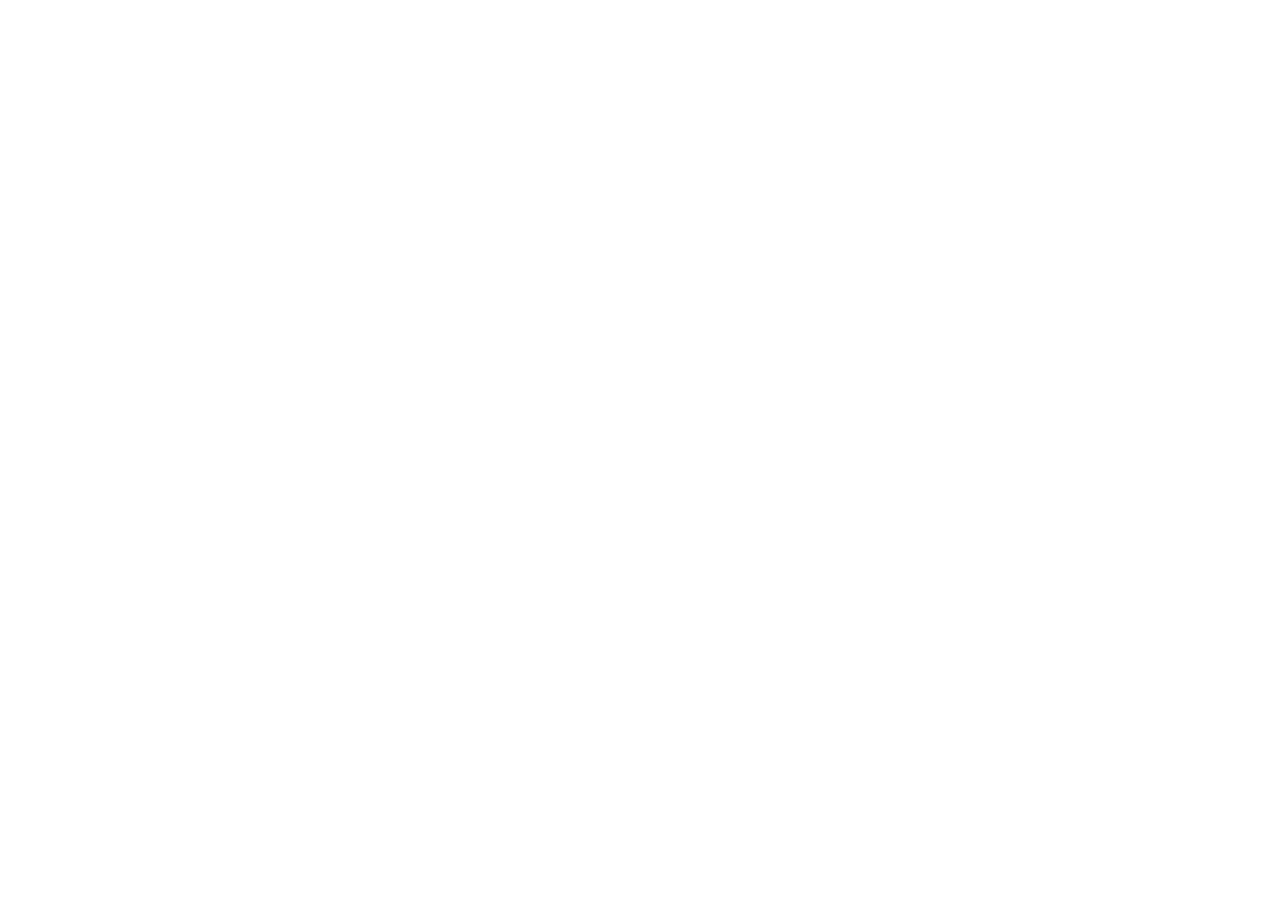
==== commit 34289494: "redirect" ====
--- a/cerkal/index.html
+++ b/cerkal/index.html
@@ -2,566 +2,17 @@
 <html lang="en">
 
 <head>
-    <meta charset="UTF-8" />
-    <meta name="viewport" content="width=device-width, initial-scale=1.0" />
-    <title>Cerkal Group Lending Inc.</title>
-    <link
-        href="https://fonts.googleapis.com/css2?family=Playfair+Display:wght@600;700&family=DM+Sans:wght@300;400;500;600&display=swap"
-        rel="stylesheet" />
-    <link rel="stylesheet" href="style.css" />
+    <meta charset="UTF-8">
+    <meta http-equiv="refresh" content="0; url=https://reysan.ca">
+    <link rel="canonical" href="https://reysan.ca">
+    <title>Redirecting to reysan.ca</title>
+    <script>
+        window.location.replace("https://reysan.ca");
+    </script>
 </head>
 
 <body>
-
-    <!-- NAV -->
-    <nav>
-        <a class="nav-logo" href="#">
-            <div class="logo-mark">CG</div>
-            <div class="logo-text">
-                <span class="logo-name">Cerkal Group Lending</span>
-                <span class="logo-sub">Inc. &nbsp;·&nbsp; Est. 2026</span>
-            </div>
-        </a>
-        <div class="nav-links">
-            <a href="#products">Products</a>
-            <a href="#why">Why Us</a>
-            <a href="#how">How It Works</a>
-            <a href="#calculator">Calculator</a>
-            <a href="#contact" class="nav-cta">Apply Now</a>
-        </div>
-    </nav>
-
-    <!-- HERO -->
-    <section class="hero" id="home">
-        <div class="hero-inner">
-            <div class="hero-content">
-                <div class="hero-badge"><span></span> SEC-Registered Lending Company</div>
-                <h1>Capital That <em>Moves</em><br />With You</h1>
-                <p class="hero-desc">Cerkal Group Lending Inc. provides fast, flexible financing for individuals,
-                    entrepreneurs, and Filipino families. Decisions in 24 hours — no unnecessary barriers.</p>
-                <div class="hero-actions">
-                    <a href="#contact" class="btn-primary">Apply Now</a>
-                    <a href="#products" class="btn-outline">Explore Products</a>
-                </div>
-            </div>
-            <div class="hero-card">
-                <div class="hero-card-title">Loan Snapshot</div>
-                <div class="loan-row"><span class="loan-label">Loan Amount</span><span class="loan-value">₱5,000 –
-                        ₱2,000,000</span></div>
-                <div class="loan-row"><span class="loan-label">Starting Interest</span><span
-                        class="loan-value accent">1.5% per month</span></div>
-                <div class="loan-row"><span class="loan-label">Decision Time</span><span class="loan-value">24
-                        hours</span></div>
-                <div class="loan-row"><span class="loan-label">Term</span><span class="loan-value">3 – 36 months</span>
-                </div>
-                <div class="loan-row"><span class="loan-label">Application</span><span class="loan-value">100%
-                        Online</span></div>
-                <div class="hero-stat-row">
-                    <div class="hero-stat"><span class="hero-stat-num">₱500M+</span><span
-                            class="hero-stat-lbl">Released</span></div>
-                    <div class="hero-stat"><span class="hero-stat-num">8,000+</span><span
-                            class="hero-stat-lbl">Borrowers</span></div>
-                    <div class="hero-stat"><span class="hero-stat-num">97%</span><span
-                            class="hero-stat-lbl">Satisfied</span></div>
-                </div>
-            </div>
-        </div>
-    </section>
-
-    <!-- TRUST BAR -->
-    <div class="trust-bar">
-        <div class="trust-item">
-            <div class="trust-icon">
-                <svg viewBox="0 0 24 24">
-                    <path d="M12 22s8-4 8-10V5l-8-3-8 3v7c0 6 8 10 8 10z" />
-                </svg>
-            </div>
-            SEC Registered
-        </div>
-        <div class="trust-item">
-            <div class="trust-icon">
-                <svg viewBox="0 0 24 24">
-                    <path d="M9 12l2 2 4-4m6 2a9 9 0 11-18 0 9 9 0 0118 0z" fill="none" stroke="white" stroke-width="2"
-                        stroke-linecap="round" />
-                </svg>
-            </div>
-            No Hidden Charges
-        </div>
-        <div class="trust-item">
-            <div class="trust-icon">
-                <svg viewBox="0 0 24 24">
-                    <path
-                        d="M12 15v2m-6 4h12a2 2 0 002-2v-6a2 2 0 00-2-2H6a2 2 0 00-2 2v6a2 2 0 002 2zm10-10V7a4 4 0 00-8 0v4h8z"
-                        fill="none" stroke="white" stroke-width="2" stroke-linecap="round" />
-                </svg>
-            </div>
-            Safe &amp; Secure
-        </div>
-        <div class="trust-item">
-            <div class="trust-icon">
-                <svg viewBox="0 0 24 24">
-                    <circle cx="12" cy="12" r="10" fill="none" stroke="white" stroke-width="2" />
-                    <path d="M12 6v6l4 2" fill="none" stroke="white" stroke-width="2" stroke-linecap="round" />
-                </svg>
-            </div>
-            24-Hour Decisions
-        </div>
-        <div class="trust-item">
-            <div class="trust-icon">
-                <svg viewBox="0 0 24 24">
-                    <path
-                        d="M17 21v-2a4 4 0 00-4-4H5a4 4 0 00-4 4v2M9 11a4 4 0 100-8 4 4 0 000 8zM23 21v-2a4 4 0 00-3-3.87M16 3.13a4 4 0 010 7.75"
-                        fill="none" stroke="white" stroke-width="2" stroke-linecap="round" />
-                </svg>
-            </div>
-            Dedicated Loan Officer
-        </div>
-    </div>
-
-    <!-- PRODUCTS -->
-    <section id="products">
-        <div class="section-inner">
-            <div class="products-head">
-                <div class="section-label">Our Products</div>
-                <h2 class="section-heading">Financing for <em>Every Need</em></h2>
-                <p class="section-sub">Whether salaried or self-employed, we have the right product for you.</p>
-            </div>
-            <div class="products-grid">
-
-                <div class="product-card">
-                    <div class="product-icon">
-                        <svg viewBox="0 0 24 24">
-                            <path d="M16 7a4 4 0 11-8 0 4 4 0 018 0zM12 14a7 7 0 00-7 7h14a7 7 0 00-7-7z" />
-                        </svg>
-                    </div>
-                    <h3>Personal Loan</h3>
-                    <p>For tuition, medical emergencies, home improvement, or any personal need your family may have.
-                    </p>
-                    <div class="product-rate">
-                        <svg viewBox="0 0 24 24" width="14" height="14" stroke="currentColor" fill="none"
-                            stroke-width="2" stroke-linecap="round" stroke-linejoin="round">
-                            <path d="M20.59 13.41l-7.17 7.17a2 2 0 01-2.83 0L2 12V2h10l8.59 8.59a2 2 0 010 2.82z" />
-                            <line x1="7" y1="7" x2="7.01" y2="7" />
-                        </svg>
-                        1.5%/mo &nbsp;·&nbsp; Up to ₱500,000
-                    </div>
-                </div>
-
-                <div class="product-card">
-                    <div class="product-icon">
-                        <svg viewBox="0 0 24 24">
-                            <path d="M3 9l9-7 9 7v11a2 2 0 01-2 2H5a2 2 0 01-2-2z" />
-                            <polyline points="9 22 9 12 15 12 15 22" />
-                        </svg>
-                    </div>
-                    <h3>Home / Real Property Loan</h3>
-                    <p>Want to renovate or buy property? Unlock the value of your real estate for bigger capital needs.
-                    </p>
-                    <div class="product-rate">
-                        <svg viewBox="0 0 24 24" width="14" height="14" stroke="currentColor" fill="none"
-                            stroke-width="2" stroke-linecap="round" stroke-linejoin="round">
-                            <path d="M20.59 13.41l-7.17 7.17a2 2 0 01-2.83 0L2 12V2h10l8.59 8.59a2 2 0 010 2.82z" />
-                            <line x1="7" y1="7" x2="7.01" y2="7" />
-                        </svg>
-                        1.2%/mo &nbsp;·&nbsp; Up to ₱2,000,000
-                    </div>
-                </div>
-
-                <div class="product-card">
-                    <div class="product-icon">
-                        <svg viewBox="0 0 24 24">
-                            <path
-                                d="M21 16V8a2 2 0 00-1-1.73l-7-4a2 2 0 00-2 0l-7 4A2 2 0 003 8v8a2 2 0 001 1.73l7 4a2 2 0 002 0l7-4A2 2 0 0021 16z" />
-                        </svg>
-                    </div>
-                    <h3>Business Loan</h3>
-                    <p>Grow your business, restock inventory, or invest in new equipment. Designed for SMEs and
-                        micro-entrepreneurs.</p>
-                    <div class="product-rate">
-                        <svg viewBox="0 0 24 24" width="14" height="14" stroke="currentColor" fill="none"
-                            stroke-width="2" stroke-linecap="round" stroke-linejoin="round">
-                            <path d="M20.59 13.41l-7.17 7.17a2 2 0 01-2.83 0L2 12V2h10l8.59 8.59a2 2 0 010 2.82z" />
-                            <line x1="7" y1="7" x2="7.01" y2="7" />
-                        </svg>
-                        1.8%/mo &nbsp;·&nbsp; Up to ₱1,000,000
-                    </div>
-                </div>
-
-                <div class="product-card">
-                    <div class="product-icon">
-                        <svg viewBox="0 0 24 24">
-                            <rect x="1" y="3" width="15" height="13" rx="1" />
-                            <path d="M16 8h4l3 3v5h-7V8zM1 16h14" />
-                            <circle cx="5.5" cy="18.5" r="2.5" />
-                            <circle cx="18.5" cy="18.5" r="2.5" />
-                        </svg>
-                    </div>
-                    <h3>Auto Loan</h3>
-                    <p>Buy a new or second-hand vehicle with ease. Get pre-approved before you head to the dealership.
-                    </p>
-                    <div class="product-rate">
-                        <svg viewBox="0 0 24 24" width="14" height="14" stroke="currentColor" fill="none"
-                            stroke-width="2" stroke-linecap="round" stroke-linejoin="round">
-                            <path d="M20.59 13.41l-7.17 7.17a2 2 0 01-2.83 0L2 12V2h10l8.59 8.59a2 2 0 010 2.82z" />
-                            <line x1="7" y1="7" x2="7.01" y2="7" />
-                        </svg>
-                        1.5%/mo &nbsp;·&nbsp; Up to ₱500,000
-                    </div>
-                </div>
-
-                <div class="product-card">
-                    <div class="product-icon">
-                        <svg viewBox="0 0 24 24">
-                            <path d="M14 2H6a2 2 0 00-2 2v16a2 2 0 002 2h12a2 2 0 002-2V8z" />
-                            <polyline points="14 2 14 8 20 8" />
-                            <line x1="16" y1="13" x2="8" y2="13" />
-                            <line x1="16" y1="17" x2="8" y2="17" />
-                        </svg>
-                    </div>
-                    <h3>Salary Loan</h3>
-                    <p>For employees who need funds before payday. Fast processing, credited directly to your account.
-                    </p>
-                    <div class="product-rate">
-                        <svg viewBox="0 0 24 24" width="14" height="14" stroke="currentColor" fill="none"
-                            stroke-width="2" stroke-linecap="round" stroke-linejoin="round">
-                            <path d="M20.59 13.41l-7.17 7.17a2 2 0 01-2.83 0L2 12V2h10l8.59 8.59a2 2 0 010 2.82z" />
-                            <line x1="7" y1="7" x2="7.01" y2="7" />
-                        </svg>
-                        1.5%/mo &nbsp;·&nbsp; Up to ₱200,000
-                    </div>
-                </div>
-
-                <div class="product-card">
-                    <div class="product-icon">
-                        <svg viewBox="0 0 24 24">
-                            <path d="M22 12h-4l-3 9L9 3l-3 9H2" />
-                        </svg>
-                    </div>
-                    <h3>Emergency Loan</h3>
-                    <p>For unexpected expenses — hospital bills, funerals, or calamities. Apply now, receive funds
-                        within hours.</p>
-                    <div class="product-rate">
-                        <svg viewBox="0 0 24 24" width="14" height="14" stroke="currentColor" fill="none"
-                            stroke-width="2" stroke-linecap="round" stroke-linejoin="round">
-                            <path d="M20.59 13.41l-7.17 7.17a2 2 0 01-2.83 0L2 12V2h10l8.59 8.59a2 2 0 010 2.82z" />
-                            <line x1="7" y1="7" x2="7.01" y2="7" />
-                        </svg>
-                        2.0%/mo &nbsp;·&nbsp; Up to ₱150,000
-                    </div>
-                </div>
-
-            </div>
-        </div>
-    </section>
-
-    <!-- WHY US -->
-    <section class="why-bg" id="why">
-        <div class="section-inner why-inner">
-            <div class="why-left">
-                <div class="section-label">Why Cerkal Group</div>
-                <h2 class="section-heading" style="color:var(--white);">The <em>Cerkal</em> Difference</h2>
-                <p class="section-sub">We combine the speed of digital lending with the trust of a real community
-                    lender. Every client gets a real person, not just a portal.</p>
-                <div class="why-list">
-                    <div class="why-item">
-                        <div class="why-bullet">
-                            <svg viewBox="0 0 24 24">
-                                <path d="M13 10V3L4 14h7v7l9-11h-7z" />
-                            </svg>
-                        </div>
-                        <div>
-                            <h4>Fast Approvals</h4>
-                            <p>Most decisions completed within 24 hours. Funds released within 1–2 business days of
-                                approval.</p>
-                        </div>
-                    </div>
-                    <div class="why-item">
-                        <div class="why-bullet">
-                            <svg viewBox="0 0 24 24">
-                                <path
-                                    d="M17 21v-2a4 4 0 00-4-4H5a4 4 0 00-4 4v2M9 11a4 4 0 100-8 4 4 0 000 8zM23 21v-2a4 4 0 00-3-3.87M16 3.13a4 4 0 010 7.75" />
-                            </svg>
-                        </div>
-                        <div>
-                            <h4>Dedicated Loan Officer</h4>
-                            <p>Your personal loan officer guides you from application all the way until your loan is
-                                fully paid.</p>
-                        </div>
-                    </div>
-                    <div class="why-item">
-                        <div class="why-bullet">
-                            <svg viewBox="0 0 24 24">
-                                <circle cx="12" cy="12" r="10" />
-                                <path d="M12 8v4l3 3" />
-                            </svg>
-                        </div>
-                        <div>
-                            <h4>Flexible Terms</h4>
-                            <p>We tailor the repayment schedule to your income and capacity — no one-size-fits-all
-                                approach.</p>
-                        </div>
-                    </div>
-                    <div class="why-item">
-                        <div class="why-bullet">
-                            <svg viewBox="0 0 24 24">
-                                <path d="M12 22s8-4 8-10V5l-8-3-8 3v7c0 6 8 10 8 10z" />
-                            </svg>
-                        </div>
-                        <div>
-                            <h4>Transparent &amp; Registered</h4>
-                            <p>Registered with the SEC. All fees, rates, and terms are clearly disclosed before you sign
-                                — no surprises.</p>
-                        </div>
-                    </div>
-                </div>
-            </div>
-            <div class="why-right">
-                <div class="stat-card">
-                    <span class="stat-num">₱500M+</span>
-                    <div class="stat-label">Total funds released since launch</div>
-                </div>
-                <div class="stat-card">
-                    <span class="stat-num">8,000+</span>
-                    <div class="stat-label">Satisfied borrowers across the Philippines</div>
-                </div>
-                <div class="stat-card">
-                    <span class="stat-num">24 hrs</span>
-                    <div class="stat-label">Average decision turnaround time</div>
-                </div>
-                <div class="stat-card">
-                    <span class="stat-num">97%</span>
-                    <div class="stat-label">Client satisfaction rate</div>
-                </div>
-            </div>
-        </div>
-    </section>
-
-    <!-- HOW IT WORKS -->
-    <section class="how-bg" id="how">
-        <div class="section-inner">
-            <div class="how-head">
-                <div class="section-label">Simple Process</div>
-                <h2 class="section-heading">From Application to <em>Funding</em></h2>
-                <p class="section-sub">Four straightforward steps stand between you and the capital you need.</p>
-            </div>
-            <div class="steps">
-                <div class="step">
-                    <div class="step-num">1</div>
-                    <h4>Apply Online</h4>
-                    <p>Complete our secure 5-minute form from any device, anytime.</p>
-                </div>
-                <div class="step">
-                    <div class="step-num">2</div>
-                    <h4>Team Reviews</h4>
-                    <p>Our loan officers review your profile and present the best offer suited to you.</p>
-                </div>
-                <div class="step">
-                    <div class="step-num">3</div>
-                    <h4>Sign the Agreement</h4>
-                    <p>Review your personalized offer, ask questions, and sign the agreement online.</p>
-                </div>
-                <div class="step">
-                    <div class="step-num">4</div>
-                    <h4>Receive Funds</h4>
-                    <p>Approved funds are sent to your bank account or e-wallet within 1–2 business days.</p>
-                </div>
-            </div>
-        </div>
-    </section>
-
-    <!-- LOAN CALCULATOR -->
-    <section class="calc-bg" id="calculator">
-        <div class="section-inner">
-            <div style="text-align:center; margin-bottom:48px;">
-                <div class="section-label">Loan Calculator</div>
-                <h2 class="section-heading">Estimate Your <em>Monthly Payment</em></h2>
-                <p class="section-sub" style="margin:0 auto;">Adjust the amount, interest rate, and term to see exactly
-                    what you'll pay — before you even apply.</p>
-            </div>
-            <div class="calc-card">
-                <div class="calc-inputs">
-                    <div class="calc-field">
-                        <label>Loan Amount</label>
-                        <div class="calc-input-wrap">
-                            <span class="calc-prefix">₱</span>
-                            <input type="number" id="c-amt" value="50000" min="5000" max="2000000" step="1000" />
-                        </div>
-                    </div>
-                    <div class="calc-field">
-                        <label>Monthly Interest Rate</label>
-                        <div class="calc-input-wrap">
-                            <input type="number" id="c-rate" value="1.5" min="0.5" max="5" step="0.1" />
-                            <span class="calc-suffix">% / mo</span>
-                        </div>
-                    </div>
-                </div>
-
-                <div class="calc-term">
-                    <div class="calc-term-top">
-                        <label>Loan Term</label>
-                        <span class="calc-term-val" id="c-term-lbl">12 months</span>
-                    </div>
-                    <input type="range" id="c-term" min="3" max="36" step="1" value="12" />
-                    <div class="calc-pills">
-                        <button class="c-pill" data-m="3" onclick="setPill(this)">3 mo</button>
-                        <button class="c-pill" data-m="6" onclick="setPill(this)">6 mo</button>
-                        <button class="c-pill active" data-m="12" onclick="setPill(this)">12 mo</button>
-                        <button class="c-pill" data-m="18" onclick="setPill(this)">18 mo</button>
-                        <button class="c-pill" data-m="24" onclick="setPill(this)">24 mo</button>
-                        <button class="c-pill" data-m="36" onclick="setPill(this)">36 mo</button>
-                    </div>
-                </div>
-
-                <div class="calc-results">
-                    <div class="calc-result-card highlight">
-                        <div class="calc-result-label">Monthly Payment</div>
-                        <div class="calc-result-value" id="c-monthly">₱0</div>
-                    </div>
-                    <div class="calc-result-card">
-                        <div class="calc-result-label">Total Interest</div>
-                        <div class="calc-result-value" id="c-interest">₱0</div>
-                    </div>
-                    <div class="calc-result-card">
-                        <div class="calc-result-label">Total Repayment</div>
-                        <div class="calc-result-value" id="c-total">₱0</div>
-                    </div>
-                    <div class="calc-result-card">
-                        <div class="calc-result-label">Annual Rate</div>
-                        <div class="calc-result-value" id="c-annual">0%</div>
-                    </div>
-                </div>
-
-                <div class="calc-table-wrap">
-                    <div class="calc-table-head">
-                        <div>Mo.</div>
-                        <div>Payment</div>
-                        <div>Principal</div>
-                        <div>Interest</div>
-                        <div>Balance</div>
-                    </div>
-                    <div class="calc-table-body" id="c-table"></div>
-                </div>
-
-                <p class="calc-disclaimer">* Uses add-on (flat) interest method common in Philippine lending — interest
-                    is calculated on the original principal for each period. Actual terms, fees, and rates are subject
-                    to credit evaluation. Contact a loan officer for your personalized offer.</p>
-            </div>
-        </div>
-    </section>
-
-    <!-- TESTIMONIALS -->
-    <section>
-        <div class="section-inner">
-            <div class="testi-head">
-                <div class="section-label">Client Stories</div>
-                <h2 class="section-heading">Trusted by <em>Thousands</em></h2>
-            </div>
-            <div class="testi-grid">
-                <div class="testi-card">
-                    <div class="stars">★★★★★</div>
-                    <p class="testi-text">I needed capital for my store. I applied in the morning and was approved
-                        before lunch. I didn't think it could be that easy. Thank you, Cerkal!</p>
-                    <div class="testi-author">
-                        <div class="testi-avatar">MR</div>
-                        <div>
-                            <div class="testi-name">Maria R.</div>
-                            <div class="testi-role">Business Owner, Quezon City</div>
-                        </div>
-                    </div>
-                </div>
-                <div class="testi-card">
-                    <div class="stars">★★★★★</div>
-                    <p class="testi-text">Fast and hassle-free. I applied for an auto loan and the funds were there
-                        within two days. My loan officer was always available to answer my questions.</p>
-                    <div class="testi-author">
-                        <div class="testi-avatar">JP</div>
-                        <div>
-                            <div class="testi-name">Jose P.</div>
-                            <div class="testi-role">OFW Family, Cebu</div>
-                        </div>
-                    </div>
-                </div>
-                <div class="testi-card">
-                    <div class="stars">★★★★★</div>
-                    <p class="testi-text">As a new employee, I was worried I wouldn't get approved. Cerkal looks at your
-                        whole situation, not just your salary. It truly made a difference.</p>
-                    <div class="testi-author">
-                        <div class="testi-avatar">AL</div>
-                        <div>
-                            <div class="testi-name">Ana L.</div>
-                            <div class="testi-role">Nurse, Makati</div>
-                        </div>
-                    </div>
-                </div>
-            </div>
-        </div>
-    </section>
-
-    <!-- CTA -->
-    <section class="cta-section" id="contact">
-        <div style="position:relative; z-index:1;">
-            <div class="section-label" style="color:var(--orange-lt);">Ready to Start?</div>
-            <h2>Apply in Minutes.<br />Get Funded in Days.</h2>
-            <p>Join thousands of Filipinos who trust Cerkal Group Lending Inc. to finance what matters most.</p>
-            <div class="cta-buttons">
-                <a href="#" class="btn-primary">Start Your Application</a>
-                <a href="tel:+639171234567" class="btn-outline">Call Us: +63 917 123 4567</a>
-            </div>
-        </div>
-    </section>
-
-    <!-- FOOTER -->
-    <footer>
-        <div class="footer-inner">
-            <div class="footer-top">
-                <div class="footer-brand">
-                    <div style="display:flex; align-items:center; gap:10px;">
-                        <div
-                            style="width:36px;height:36px;border-radius:6px;background:var(--orange);display:flex;align-items:center;justify-content:center;font-family:'Playfair Display',serif;font-weight:700;font-size:15px;color:white;">
-                            CG</div>
-                        <span
-                            style="font-family:'Playfair Display',serif;font-size:15px;font-weight:600;color:white;">Cerkal
-                            Group Lending Inc.</span>
-                    </div>
-                    <p>Fast, transparent, and affordable lending solutions for every Filipino — salaried or
-                        self-employed.</p>
-                </div>
-                <div class="footer-col">
-                    <h5>Products</h5>
-                    <a href="#">Personal Loan</a>
-                    <a href="#">Home Loan</a>
-                    <a href="#">Business Loan</a>
-                    <a href="#">Auto Loan</a>
-                    <a href="#">Salary Loan</a>
-                    <a href="#">Emergency Loan</a>
-                </div>
-                <div class="footer-col">
-                    <h5>Company</h5>
-                    <a href="#">About Us</a>
-                    <a href="#">Why Cerkal</a>
-                    <a href="#">Careers</a>
-                    <a href="#">News</a>
-                </div>
-                <div class="footer-col">
-                    <h5>Support</h5>
-                    <a href="#">Apply Now</a>
-                    <a href="#">FAQ</a>
-                    <a href="#">Contact Us</a>
-                    <a href="#">Manage My Loan</a>
-                </div>
-            </div>
-            <div class="footer-bottom">
-                <div>© 2026 Cerkal Group Lending Inc. All rights reserved. Registered with the SEC Philippines.</div>
-                <div class="footer-legal">
-                    <a href="#">Privacy Policy</a>
-                    <a href="#">Terms of Use</a>
-                    <a href="#">Accessibility</a>
-                </div>
-            </div>
-        </div>
-    </footer>
-
-    <script src="main.js"></script>
+    <p>This site has moved. Redirecting to <a href="https://reysan.ca">reysan.ca</a>.</p>
 </body>
 
 </html>
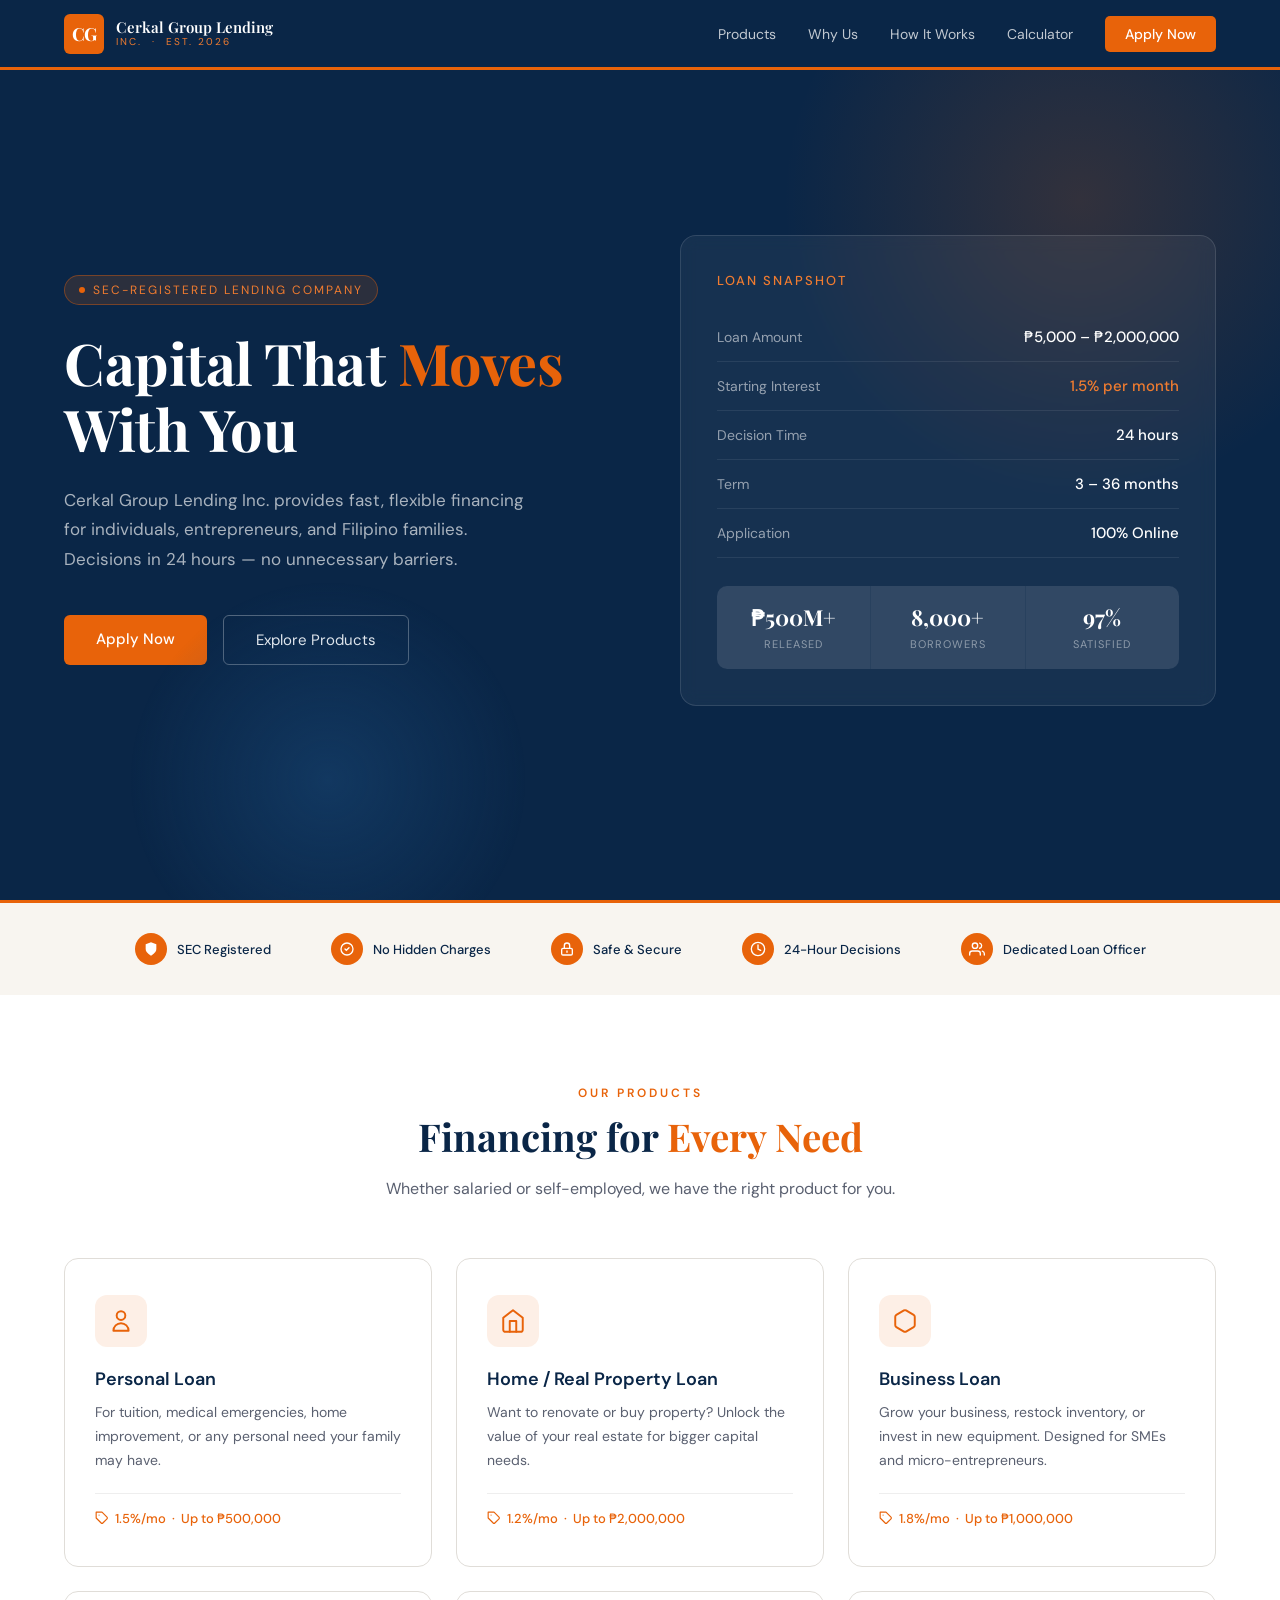
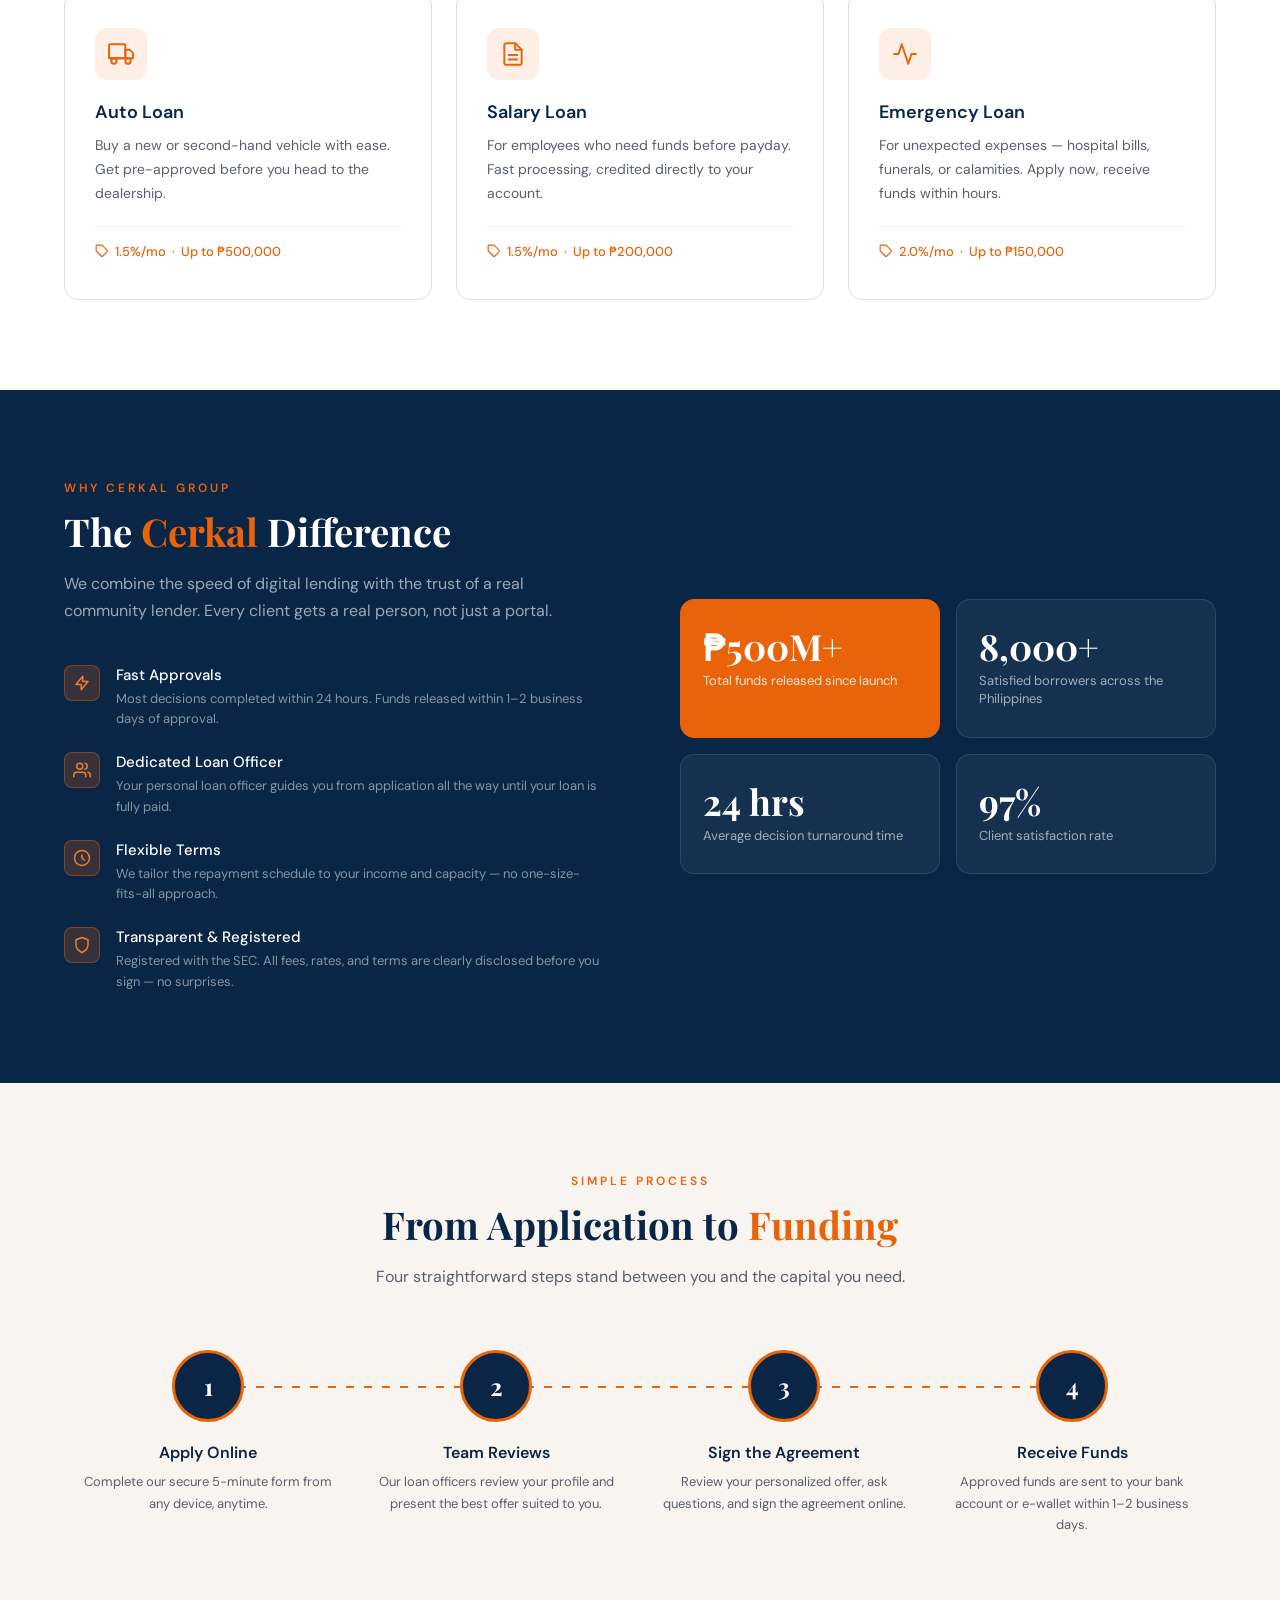
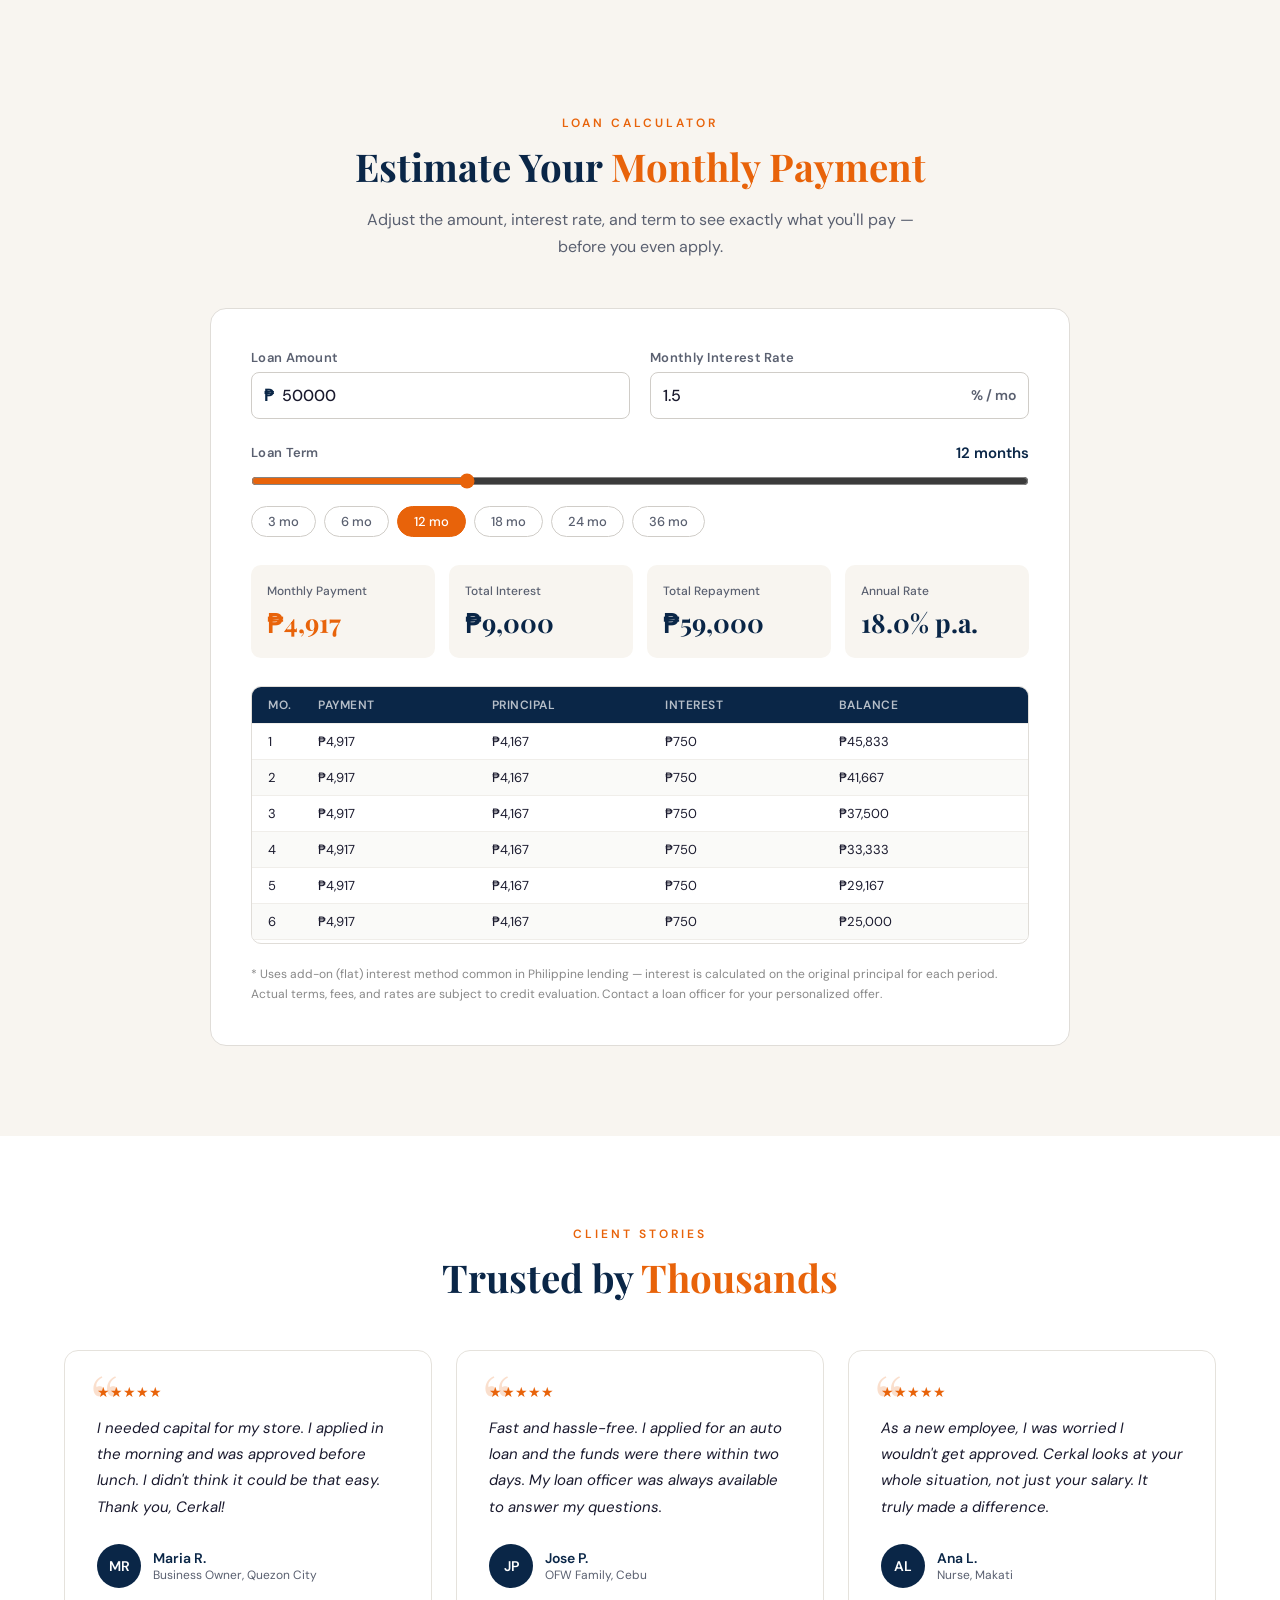
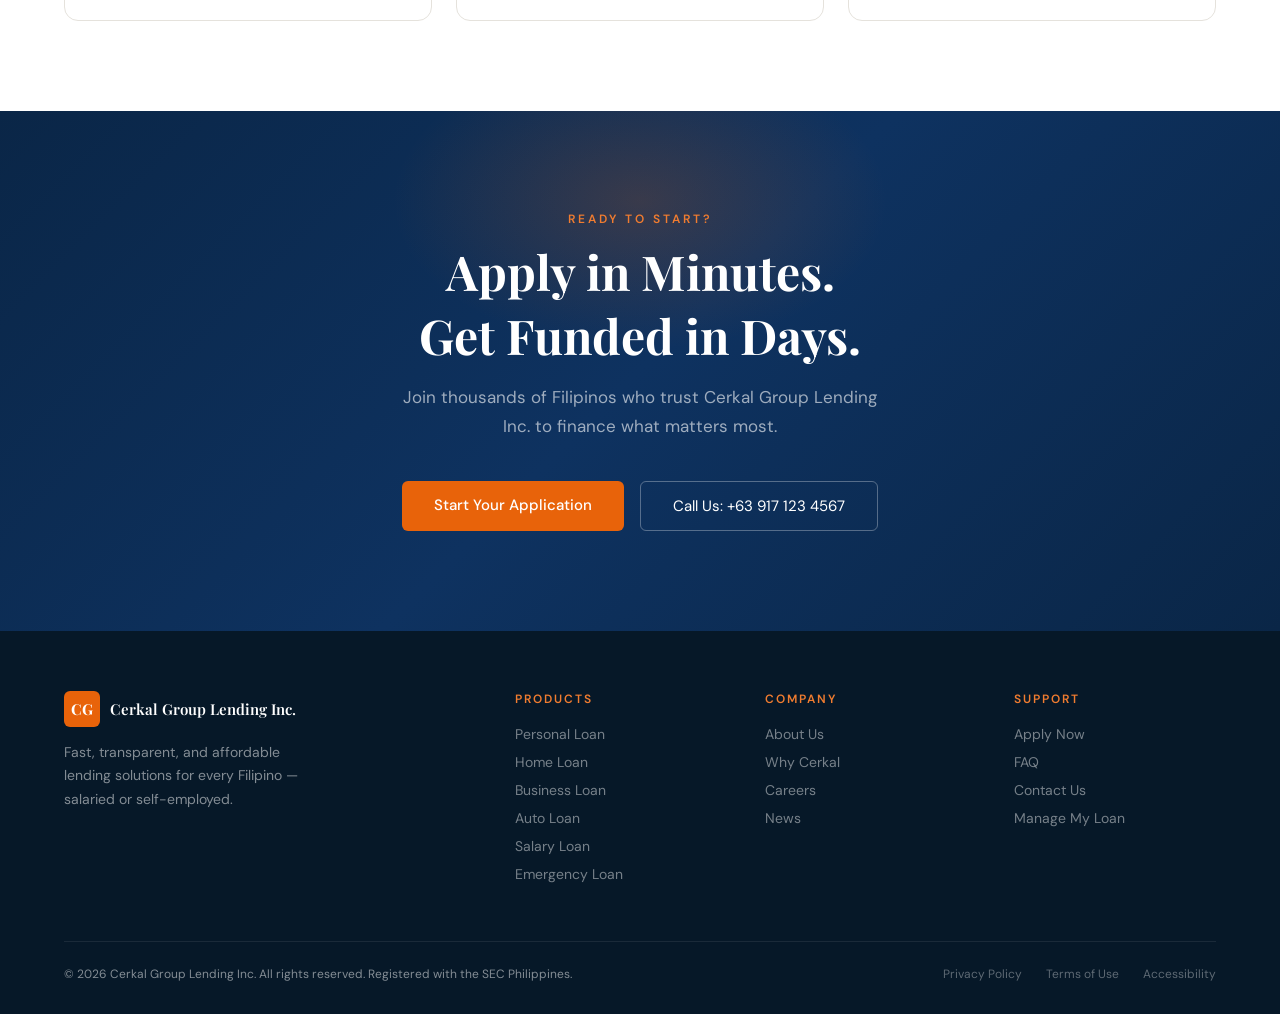
==== commit 968c416a: "redirect" ====
--- a/cerkal/index.html
+++ b/cerkal/index.html
@@ -2,17 +2,566 @@
 <html lang="en">
 
 <head>
-    <meta charset="UTF-8">
-    <meta http-equiv="refresh" content="0; url=https://reysan.ca">
-    <link rel="canonical" href="https://reysan.ca">
-    <title>Redirecting to reysan.ca</title>
-    <script>
-        window.location.replace("https://reysan.ca");
-    </script>
+    <meta charset="UTF-8" />
+    <meta name="viewport" content="width=device-width, initial-scale=1.0" />
+    <title>Cerkal Group Lending Inc.</title>
+    <link
+        href="https://fonts.googleapis.com/css2?family=Playfair+Display:wght@600;700&family=DM+Sans:wght@300;400;500;600&display=swap"
+        rel="stylesheet" />
+    <link rel="stylesheet" href="style.css" />
 </head>
 
 <body>
-    <p>This site has moved. Redirecting to <a href="https://reysan.ca">reysan.ca</a>.</p>
+
+    <!-- NAV -->
+    <nav>
+        <a class="nav-logo" href="#">
+            <div class="logo-mark">CG</div>
+            <div class="logo-text">
+                <span class="logo-name">Cerkal Group Lending</span>
+                <span class="logo-sub">Inc. &nbsp;·&nbsp; Est. 2026</span>
+            </div>
+        </a>
+        <div class="nav-links">
+            <a href="#products">Products</a>
+            <a href="#why">Why Us</a>
+            <a href="#how">How It Works</a>
+            <a href="#calculator">Calculator</a>
+            <a href="#contact" class="nav-cta">Apply Now</a>
+        </div>
+    </nav>
+
+    <!-- HERO -->
+    <section class="hero" id="home">
+        <div class="hero-inner">
+            <div class="hero-content">
+                <div class="hero-badge"><span></span> SEC-Registered Lending Company</div>
+                <h1>Capital That <em>Moves</em><br />With You</h1>
+                <p class="hero-desc">Cerkal Group Lending Inc. provides fast, flexible financing for individuals,
+                    entrepreneurs, and Filipino families. Decisions in 24 hours — no unnecessary barriers.</p>
+                <div class="hero-actions">
+                    <a href="#contact" class="btn-primary">Apply Now</a>
+                    <a href="#products" class="btn-outline">Explore Products</a>
+                </div>
+            </div>
+            <div class="hero-card">
+                <div class="hero-card-title">Loan Snapshot</div>
+                <div class="loan-row"><span class="loan-label">Loan Amount</span><span class="loan-value">₱5,000 –
+                        ₱2,000,000</span></div>
+                <div class="loan-row"><span class="loan-label">Starting Interest</span><span
+                        class="loan-value accent">1.5% per month</span></div>
+                <div class="loan-row"><span class="loan-label">Decision Time</span><span class="loan-value">24
+                        hours</span></div>
+                <div class="loan-row"><span class="loan-label">Term</span><span class="loan-value">3 – 36 months</span>
+                </div>
+                <div class="loan-row"><span class="loan-label">Application</span><span class="loan-value">100%
+                        Online</span></div>
+                <div class="hero-stat-row">
+                    <div class="hero-stat"><span class="hero-stat-num">₱500M+</span><span
+                            class="hero-stat-lbl">Released</span></div>
+                    <div class="hero-stat"><span class="hero-stat-num">8,000+</span><span
+                            class="hero-stat-lbl">Borrowers</span></div>
+                    <div class="hero-stat"><span class="hero-stat-num">97%</span><span
+                            class="hero-stat-lbl">Satisfied</span></div>
+                </div>
+            </div>
+        </div>
+    </section>
+
+    <!-- TRUST BAR -->
+    <div class="trust-bar">
+        <div class="trust-item">
+            <div class="trust-icon">
+                <svg viewBox="0 0 24 24">
+                    <path d="M12 22s8-4 8-10V5l-8-3-8 3v7c0 6 8 10 8 10z" />
+                </svg>
+            </div>
+            SEC Registered
+        </div>
+        <div class="trust-item">
+            <div class="trust-icon">
+                <svg viewBox="0 0 24 24">
+                    <path d="M9 12l2 2 4-4m6 2a9 9 0 11-18 0 9 9 0 0118 0z" fill="none" stroke="white" stroke-width="2"
+                        stroke-linecap="round" />
+                </svg>
+            </div>
+            No Hidden Charges
+        </div>
+        <div class="trust-item">
+            <div class="trust-icon">
+                <svg viewBox="0 0 24 24">
+                    <path
+                        d="M12 15v2m-6 4h12a2 2 0 002-2v-6a2 2 0 00-2-2H6a2 2 0 00-2 2v6a2 2 0 002 2zm10-10V7a4 4 0 00-8 0v4h8z"
+                        fill="none" stroke="white" stroke-width="2" stroke-linecap="round" />
+                </svg>
+            </div>
+            Safe &amp; Secure
+        </div>
+        <div class="trust-item">
+            <div class="trust-icon">
+                <svg viewBox="0 0 24 24">
+                    <circle cx="12" cy="12" r="10" fill="none" stroke="white" stroke-width="2" />
+                    <path d="M12 6v6l4 2" fill="none" stroke="white" stroke-width="2" stroke-linecap="round" />
+                </svg>
+            </div>
+            24-Hour Decisions
+        </div>
+        <div class="trust-item">
+            <div class="trust-icon">
+                <svg viewBox="0 0 24 24">
+                    <path
+                        d="M17 21v-2a4 4 0 00-4-4H5a4 4 0 00-4 4v2M9 11a4 4 0 100-8 4 4 0 000 8zM23 21v-2a4 4 0 00-3-3.87M16 3.13a4 4 0 010 7.75"
+                        fill="none" stroke="white" stroke-width="2" stroke-linecap="round" />
+                </svg>
+            </div>
+            Dedicated Loan Officer
+        </div>
+    </div>
+
+    <!-- PRODUCTS -->
+    <section id="products">
+        <div class="section-inner">
+            <div class="products-head">
+                <div class="section-label">Our Products</div>
+                <h2 class="section-heading">Financing for <em>Every Need</em></h2>
+                <p class="section-sub">Whether salaried or self-employed, we have the right product for you.</p>
+            </div>
+            <div class="products-grid">
+
+                <div class="product-card">
+                    <div class="product-icon">
+                        <svg viewBox="0 0 24 24">
+                            <path d="M16 7a4 4 0 11-8 0 4 4 0 018 0zM12 14a7 7 0 00-7 7h14a7 7 0 00-7-7z" />
+                        </svg>
+                    </div>
+                    <h3>Personal Loan</h3>
+                    <p>For tuition, medical emergencies, home improvement, or any personal need your family may have.
+                    </p>
+                    <div class="product-rate">
+                        <svg viewBox="0 0 24 24" width="14" height="14" stroke="currentColor" fill="none"
+                            stroke-width="2" stroke-linecap="round" stroke-linejoin="round">
+                            <path d="M20.59 13.41l-7.17 7.17a2 2 0 01-2.83 0L2 12V2h10l8.59 8.59a2 2 0 010 2.82z" />
+                            <line x1="7" y1="7" x2="7.01" y2="7" />
+                        </svg>
+                        1.5%/mo &nbsp;·&nbsp; Up to ₱500,000
+                    </div>
+                </div>
+
+                <div class="product-card">
+                    <div class="product-icon">
+                        <svg viewBox="0 0 24 24">
+                            <path d="M3 9l9-7 9 7v11a2 2 0 01-2 2H5a2 2 0 01-2-2z" />
+                            <polyline points="9 22 9 12 15 12 15 22" />
+                        </svg>
+                    </div>
+                    <h3>Home / Real Property Loan</h3>
+                    <p>Want to renovate or buy property? Unlock the value of your real estate for bigger capital needs.
+                    </p>
+                    <div class="product-rate">
+                        <svg viewBox="0 0 24 24" width="14" height="14" stroke="currentColor" fill="none"
+                            stroke-width="2" stroke-linecap="round" stroke-linejoin="round">
+                            <path d="M20.59 13.41l-7.17 7.17a2 2 0 01-2.83 0L2 12V2h10l8.59 8.59a2 2 0 010 2.82z" />
+                            <line x1="7" y1="7" x2="7.01" y2="7" />
+                        </svg>
+                        1.2%/mo &nbsp;·&nbsp; Up to ₱2,000,000
+                    </div>
+                </div>
+
+                <div class="product-card">
+                    <div class="product-icon">
+                        <svg viewBox="0 0 24 24">
+                            <path
+                                d="M21 16V8a2 2 0 00-1-1.73l-7-4a2 2 0 00-2 0l-7 4A2 2 0 003 8v8a2 2 0 001 1.73l7 4a2 2 0 002 0l7-4A2 2 0 0021 16z" />
+                        </svg>
+                    </div>
+                    <h3>Business Loan</h3>
+                    <p>Grow your business, restock inventory, or invest in new equipment. Designed for SMEs and
+                        micro-entrepreneurs.</p>
+                    <div class="product-rate">
+                        <svg viewBox="0 0 24 24" width="14" height="14" stroke="currentColor" fill="none"
+                            stroke-width="2" stroke-linecap="round" stroke-linejoin="round">
+                            <path d="M20.59 13.41l-7.17 7.17a2 2 0 01-2.83 0L2 12V2h10l8.59 8.59a2 2 0 010 2.82z" />
+                            <line x1="7" y1="7" x2="7.01" y2="7" />
+                        </svg>
+                        1.8%/mo &nbsp;·&nbsp; Up to ₱1,000,000
+                    </div>
+                </div>
+
+                <div class="product-card">
+                    <div class="product-icon">
+                        <svg viewBox="0 0 24 24">
+                            <rect x="1" y="3" width="15" height="13" rx="1" />
+                            <path d="M16 8h4l3 3v5h-7V8zM1 16h14" />
+                            <circle cx="5.5" cy="18.5" r="2.5" />
+                            <circle cx="18.5" cy="18.5" r="2.5" />
+                        </svg>
+                    </div>
+                    <h3>Auto Loan</h3>
+                    <p>Buy a new or second-hand vehicle with ease. Get pre-approved before you head to the dealership.
+                    </p>
+                    <div class="product-rate">
+                        <svg viewBox="0 0 24 24" width="14" height="14" stroke="currentColor" fill="none"
+                            stroke-width="2" stroke-linecap="round" stroke-linejoin="round">
+                            <path d="M20.59 13.41l-7.17 7.17a2 2 0 01-2.83 0L2 12V2h10l8.59 8.59a2 2 0 010 2.82z" />
+                            <line x1="7" y1="7" x2="7.01" y2="7" />
+                        </svg>
+                        1.5%/mo &nbsp;·&nbsp; Up to ₱500,000
+                    </div>
+                </div>
+
+                <div class="product-card">
+                    <div class="product-icon">
+                        <svg viewBox="0 0 24 24">
+                            <path d="M14 2H6a2 2 0 00-2 2v16a2 2 0 002 2h12a2 2 0 002-2V8z" />
+                            <polyline points="14 2 14 8 20 8" />
+                            <line x1="16" y1="13" x2="8" y2="13" />
+                            <line x1="16" y1="17" x2="8" y2="17" />
+                        </svg>
+                    </div>
+                    <h3>Salary Loan</h3>
+                    <p>For employees who need funds before payday. Fast processing, credited directly to your account.
+                    </p>
+                    <div class="product-rate">
+                        <svg viewBox="0 0 24 24" width="14" height="14" stroke="currentColor" fill="none"
+                            stroke-width="2" stroke-linecap="round" stroke-linejoin="round">
+                            <path d="M20.59 13.41l-7.17 7.17a2 2 0 01-2.83 0L2 12V2h10l8.59 8.59a2 2 0 010 2.82z" />
+                            <line x1="7" y1="7" x2="7.01" y2="7" />
+                        </svg>
+                        1.5%/mo &nbsp;·&nbsp; Up to ₱200,000
+                    </div>
+                </div>
+
+                <div class="product-card">
+                    <div class="product-icon">
+                        <svg viewBox="0 0 24 24">
+                            <path d="M22 12h-4l-3 9L9 3l-3 9H2" />
+                        </svg>
+                    </div>
+                    <h3>Emergency Loan</h3>
+                    <p>For unexpected expenses — hospital bills, funerals, or calamities. Apply now, receive funds
+                        within hours.</p>
+                    <div class="product-rate">
+                        <svg viewBox="0 0 24 24" width="14" height="14" stroke="currentColor" fill="none"
+                            stroke-width="2" stroke-linecap="round" stroke-linejoin="round">
+                            <path d="M20.59 13.41l-7.17 7.17a2 2 0 01-2.83 0L2 12V2h10l8.59 8.59a2 2 0 010 2.82z" />
+                            <line x1="7" y1="7" x2="7.01" y2="7" />
+                        </svg>
+                        2.0%/mo &nbsp;·&nbsp; Up to ₱150,000
+                    </div>
+                </div>
+
+            </div>
+        </div>
+    </section>
+
+    <!-- WHY US -->
+    <section class="why-bg" id="why">
+        <div class="section-inner why-inner">
+            <div class="why-left">
+                <div class="section-label">Why Cerkal Group</div>
+                <h2 class="section-heading" style="color:var(--white);">The <em>Cerkal</em> Difference</h2>
+                <p class="section-sub">We combine the speed of digital lending with the trust of a real community
+                    lender. Every client gets a real person, not just a portal.</p>
+                <div class="why-list">
+                    <div class="why-item">
+                        <div class="why-bullet">
+                            <svg viewBox="0 0 24 24">
+                                <path d="M13 10V3L4 14h7v7l9-11h-7z" />
+                            </svg>
+                        </div>
+                        <div>
+                            <h4>Fast Approvals</h4>
+                            <p>Most decisions completed within 24 hours. Funds released within 1–2 business days of
+                                approval.</p>
+                        </div>
+                    </div>
+                    <div class="why-item">
+                        <div class="why-bullet">
+                            <svg viewBox="0 0 24 24">
+                                <path
+                                    d="M17 21v-2a4 4 0 00-4-4H5a4 4 0 00-4 4v2M9 11a4 4 0 100-8 4 4 0 000 8zM23 21v-2a4 4 0 00-3-3.87M16 3.13a4 4 0 010 7.75" />
+                            </svg>
+                        </div>
+                        <div>
+                            <h4>Dedicated Loan Officer</h4>
+                            <p>Your personal loan officer guides you from application all the way until your loan is
+                                fully paid.</p>
+                        </div>
+                    </div>
+                    <div class="why-item">
+                        <div class="why-bullet">
+                            <svg viewBox="0 0 24 24">
+                                <circle cx="12" cy="12" r="10" />
+                                <path d="M12 8v4l3 3" />
+                            </svg>
+                        </div>
+                        <div>
+                            <h4>Flexible Terms</h4>
+                            <p>We tailor the repayment schedule to your income and capacity — no one-size-fits-all
+                                approach.</p>
+                        </div>
+                    </div>
+                    <div class="why-item">
+                        <div class="why-bullet">
+                            <svg viewBox="0 0 24 24">
+                                <path d="M12 22s8-4 8-10V5l-8-3-8 3v7c0 6 8 10 8 10z" />
+                            </svg>
+                        </div>
+                        <div>
+                            <h4>Transparent &amp; Registered</h4>
+                            <p>Registered with the SEC. All fees, rates, and terms are clearly disclosed before you sign
+                                — no surprises.</p>
+                        </div>
+                    </div>
+                </div>
+            </div>
+            <div class="why-right">
+                <div class="stat-card">
+                    <span class="stat-num">₱500M+</span>
+                    <div class="stat-label">Total funds released since launch</div>
+                </div>
+                <div class="stat-card">
+                    <span class="stat-num">8,000+</span>
+                    <div class="stat-label">Satisfied borrowers across the Philippines</div>
+                </div>
+                <div class="stat-card">
+                    <span class="stat-num">24 hrs</span>
+                    <div class="stat-label">Average decision turnaround time</div>
+                </div>
+                <div class="stat-card">
+                    <span class="stat-num">97%</span>
+                    <div class="stat-label">Client satisfaction rate</div>
+                </div>
+            </div>
+        </div>
+    </section>
+
+    <!-- HOW IT WORKS -->
+    <section class="how-bg" id="how">
+        <div class="section-inner">
+            <div class="how-head">
+                <div class="section-label">Simple Process</div>
+                <h2 class="section-heading">From Application to <em>Funding</em></h2>
+                <p class="section-sub">Four straightforward steps stand between you and the capital you need.</p>
+            </div>
+            <div class="steps">
+                <div class="step">
+                    <div class="step-num">1</div>
+                    <h4>Apply Online</h4>
+                    <p>Complete our secure 5-minute form from any device, anytime.</p>
+                </div>
+                <div class="step">
+                    <div class="step-num">2</div>
+                    <h4>Team Reviews</h4>
+                    <p>Our loan officers review your profile and present the best offer suited to you.</p>
+                </div>
+                <div class="step">
+                    <div class="step-num">3</div>
+                    <h4>Sign the Agreement</h4>
+                    <p>Review your personalized offer, ask questions, and sign the agreement online.</p>
+                </div>
+                <div class="step">
+                    <div class="step-num">4</div>
+                    <h4>Receive Funds</h4>
+                    <p>Approved funds are sent to your bank account or e-wallet within 1–2 business days.</p>
+                </div>
+            </div>
+        </div>
+    </section>
+
+    <!-- LOAN CALCULATOR -->
+    <section class="calc-bg" id="calculator">
+        <div class="section-inner">
+            <div style="text-align:center; margin-bottom:48px;">
+                <div class="section-label">Loan Calculator</div>
+                <h2 class="section-heading">Estimate Your <em>Monthly Payment</em></h2>
+                <p class="section-sub" style="margin:0 auto;">Adjust the amount, interest rate, and term to see exactly
+                    what you'll pay — before you even apply.</p>
+            </div>
+            <div class="calc-card">
+                <div class="calc-inputs">
+                    <div class="calc-field">
+                        <label>Loan Amount</label>
+                        <div class="calc-input-wrap">
+                            <span class="calc-prefix">₱</span>
+                            <input type="number" id="c-amt" value="50000" min="5000" max="2000000" step="1000" />
+                        </div>
+                    </div>
+                    <div class="calc-field">
+                        <label>Monthly Interest Rate</label>
+                        <div class="calc-input-wrap">
+                            <input type="number" id="c-rate" value="1.5" min="0.5" max="5" step="0.1" />
+                            <span class="calc-suffix">% / mo</span>
+                        </div>
+                    </div>
+                </div>
+
+                <div class="calc-term">
+                    <div class="calc-term-top">
+                        <label>Loan Term</label>
+                        <span class="calc-term-val" id="c-term-lbl">12 months</span>
+                    </div>
+                    <input type="range" id="c-term" min="3" max="36" step="1" value="12" />
+                    <div class="calc-pills">
+                        <button class="c-pill" data-m="3" onclick="setPill(this)">3 mo</button>
+                        <button class="c-pill" data-m="6" onclick="setPill(this)">6 mo</button>
+                        <button class="c-pill active" data-m="12" onclick="setPill(this)">12 mo</button>
+                        <button class="c-pill" data-m="18" onclick="setPill(this)">18 mo</button>
+                        <button class="c-pill" data-m="24" onclick="setPill(this)">24 mo</button>
+                        <button class="c-pill" data-m="36" onclick="setPill(this)">36 mo</button>
+                    </div>
+                </div>
+
+                <div class="calc-results">
+                    <div class="calc-result-card highlight">
+                        <div class="calc-result-label">Monthly Payment</div>
+                        <div class="calc-result-value" id="c-monthly">₱0</div>
+                    </div>
+                    <div class="calc-result-card">
+                        <div class="calc-result-label">Total Interest</div>
+                        <div class="calc-result-value" id="c-interest">₱0</div>
+                    </div>
+                    <div class="calc-result-card">
+                        <div class="calc-result-label">Total Repayment</div>
+                        <div class="calc-result-value" id="c-total">₱0</div>
+                    </div>
+                    <div class="calc-result-card">
+                        <div class="calc-result-label">Annual Rate</div>
+                        <div class="calc-result-value" id="c-annual">0%</div>
+                    </div>
+                </div>
+
+                <div class="calc-table-wrap">
+                    <div class="calc-table-head">
+                        <div>Mo.</div>
+                        <div>Payment</div>
+                        <div>Principal</div>
+                        <div>Interest</div>
+                        <div>Balance</div>
+                    </div>
+                    <div class="calc-table-body" id="c-table"></div>
+                </div>
+
+                <p class="calc-disclaimer">* Uses add-on (flat) interest method common in Philippine lending — interest
+                    is calculated on the original principal for each period. Actual terms, fees, and rates are subject
+                    to credit evaluation. Contact a loan officer for your personalized offer.</p>
+            </div>
+        </div>
+    </section>
+
+    <!-- TESTIMONIALS -->
+    <section>
+        <div class="section-inner">
+            <div class="testi-head">
+                <div class="section-label">Client Stories</div>
+                <h2 class="section-heading">Trusted by <em>Thousands</em></h2>
+            </div>
+            <div class="testi-grid">
+                <div class="testi-card">
+                    <div class="stars">★★★★★</div>
+                    <p class="testi-text">I needed capital for my store. I applied in the morning and was approved
+                        before lunch. I didn't think it could be that easy. Thank you, Cerkal!</p>
+                    <div class="testi-author">
+                        <div class="testi-avatar">MR</div>
+                        <div>
+                            <div class="testi-name">Maria R.</div>
+                            <div class="testi-role">Business Owner, Quezon City</div>
+                        </div>
+                    </div>
+                </div>
+                <div class="testi-card">
+                    <div class="stars">★★★★★</div>
+                    <p class="testi-text">Fast and hassle-free. I applied for an auto loan and the funds were there
+                        within two days. My loan officer was always available to answer my questions.</p>
+                    <div class="testi-author">
+                        <div class="testi-avatar">JP</div>
+                        <div>
+                            <div class="testi-name">Jose P.</div>
+                            <div class="testi-role">OFW Family, Cebu</div>
+                        </div>
+                    </div>
+                </div>
+                <div class="testi-card">
+                    <div class="stars">★★★★★</div>
+                    <p class="testi-text">As a new employee, I was worried I wouldn't get approved. Cerkal looks at your
+                        whole situation, not just your salary. It truly made a difference.</p>
+                    <div class="testi-author">
+                        <div class="testi-avatar">AL</div>
+                        <div>
+                            <div class="testi-name">Ana L.</div>
+                            <div class="testi-role">Nurse, Makati</div>
+                        </div>
+                    </div>
+                </div>
+            </div>
+        </div>
+    </section>
+
+    <!-- CTA -->
+    <section class="cta-section" id="contact">
+        <div style="position:relative; z-index:1;">
+            <div class="section-label" style="color:var(--orange-lt);">Ready to Start?</div>
+            <h2>Apply in Minutes.<br />Get Funded in Days.</h2>
+            <p>Join thousands of Filipinos who trust Cerkal Group Lending Inc. to finance what matters most.</p>
+            <div class="cta-buttons">
+                <a href="#" class="btn-primary">Start Your Application</a>
+                <a href="tel:+639171234567" class="btn-outline">Call Us: +63 917 123 4567</a>
+            </div>
+        </div>
+    </section>
+
+    <!-- FOOTER -->
+    <footer>
+        <div class="footer-inner">
+            <div class="footer-top">
+                <div class="footer-brand">
+                    <div style="display:flex; align-items:center; gap:10px;">
+                        <div
+                            style="width:36px;height:36px;border-radius:6px;background:var(--orange);display:flex;align-items:center;justify-content:center;font-family:'Playfair Display',serif;font-weight:700;font-size:15px;color:white;">
+                            CG</div>
+                        <span
+                            style="font-family:'Playfair Display',serif;font-size:15px;font-weight:600;color:white;">Cerkal
+                            Group Lending Inc.</span>
+                    </div>
+                    <p>Fast, transparent, and affordable lending solutions for every Filipino — salaried or
+                        self-employed.</p>
+                </div>
+                <div class="footer-col">
+                    <h5>Products</h5>
+                    <a href="#">Personal Loan</a>
+                    <a href="#">Home Loan</a>
+                    <a href="#">Business Loan</a>
+                    <a href="#">Auto Loan</a>
+                    <a href="#">Salary Loan</a>
+                    <a href="#">Emergency Loan</a>
+                </div>
+                <div class="footer-col">
+                    <h5>Company</h5>
+                    <a href="#">About Us</a>
+                    <a href="#">Why Cerkal</a>
+                    <a href="#">Careers</a>
+                    <a href="#">News</a>
+                </div>
+                <div class="footer-col">
+                    <h5>Support</h5>
+                    <a href="#">Apply Now</a>
+                    <a href="#">FAQ</a>
+                    <a href="#">Contact Us</a>
+                    <a href="#">Manage My Loan</a>
+                </div>
+            </div>
+            <div class="footer-bottom">
+                <div>© 2026 Cerkal Group Lending Inc. All rights reserved. Registered with the SEC Philippines.</div>
+                <div class="footer-legal">
+                    <a href="#">Privacy Policy</a>
+                    <a href="#">Terms of Use</a>
+                    <a href="#">Accessibility</a>
+                </div>
+            </div>
+        </div>
+    </footer>
+
+    <script src="main.js"></script>
 </body>
 
 </html>
--- a/cerkal/style.css
+++ b/cerkal/style.css
@@ -0,0 +1,1176 @@
+/* ─── RESET & VARIABLES ─── */
+*,
+*::before,
+*::after {
+    box-sizing: border-box;
+    margin: 0;
+    padding: 0;
+}
+
+:root {
+    --navy: #0a2647;
+    --navy-mid: #0e3260;
+    --navy-light: #1a4a7a;
+    --orange: #e8630a;
+    --orange-lt: #f07c30;
+    --orange-dim: #c05008;
+    --cream: #f8f5f0;
+    --text: #1a1a2e;
+    --muted: #5a6070;
+    --white: #ffffff;
+}
+
+html {
+    scroll-behavior: smooth;
+}
+
+body {
+    font-family: 'DM Sans', sans-serif;
+    color: var(--text);
+    background: var(--white);
+    overflow-x: hidden;
+}
+
+/* ─── NAV ─── */
+nav {
+    position: fixed;
+    top: 0;
+    left: 0;
+    right: 0;
+    z-index: 100;
+    background: var(--navy);
+    display: flex;
+    align-items: center;
+    justify-content: space-between;
+    padding: 0 5%;
+    height: 70px;
+    border-bottom: 3px solid var(--orange);
+}
+
+.nav-logo {
+    display: flex;
+    align-items: center;
+    gap: 12px;
+    text-decoration: none;
+}
+
+.logo-mark {
+    width: 40px;
+    height: 40px;
+    border-radius: 6px;
+    background: var(--orange);
+    display: flex;
+    align-items: center;
+    justify-content: center;
+    font-family: 'Playfair Display', serif;
+    font-weight: 700;
+    font-size: 18px;
+    color: var(--white);
+    letter-spacing: -1px;
+    flex-shrink: 0;
+}
+
+.logo-text {
+    display: flex;
+    flex-direction: column;
+}
+
+.logo-name {
+    font-family: 'Playfair Display', serif;
+    font-size: 15px;
+    font-weight: 600;
+    color: var(--white);
+    line-height: 1.1;
+}
+
+.logo-sub {
+    font-size: 10px;
+    font-weight: 400;
+    letter-spacing: 2px;
+    color: var(--orange-lt);
+    text-transform: uppercase;
+}
+
+.nav-links {
+    display: flex;
+    align-items: center;
+    gap: 32px;
+}
+
+.nav-links a {
+    color: rgba(255, 255, 255, 0.75);
+    text-decoration: none;
+    font-size: 14px;
+    transition: color 0.2s;
+}
+
+.nav-links a:hover {
+    color: var(--orange-lt);
+}
+
+.nav-cta {
+    background: var(--orange) !important;
+    color: var(--white) !important;
+    padding: 9px 20px;
+    border-radius: 5px;
+    font-weight: 500 !important;
+    transition: background 0.2s !important;
+}
+
+.nav-cta:hover {
+    background: var(--orange-dim) !important;
+}
+
+/* ─── HERO ─── */
+.hero {
+    min-height: 100vh;
+    background: var(--navy);
+    display: flex;
+    align-items: center;
+    padding: 120px 5% 80px;
+    position: relative;
+    overflow: hidden;
+}
+
+.hero::before {
+    content: '';
+    position: absolute;
+    top: -100px;
+    right: -100px;
+    width: 600px;
+    height: 600px;
+    border-radius: 50%;
+    background: radial-gradient(circle, rgba(232, 99, 10, 0.18) 0%, transparent 70%);
+    pointer-events: none;
+}
+
+.hero::after {
+    content: '';
+    position: absolute;
+    bottom: -80px;
+    left: 10%;
+    width: 400px;
+    height: 400px;
+    border-radius: 50%;
+    background: radial-gradient(circle, rgba(26, 74, 122, 0.5) 0%, transparent 70%);
+    pointer-events: none;
+}
+
+.hero-inner {
+    max-width: 1200px;
+    margin: 0 auto;
+    width: 100%;
+    display: grid;
+    grid-template-columns: 1fr 1fr;
+    gap: 80px;
+    align-items: center;
+}
+
+.hero-badge {
+    display: inline-flex;
+    align-items: center;
+    gap: 8px;
+    background: rgba(232, 99, 10, 0.15);
+    border: 1px solid rgba(232, 99, 10, 0.4);
+    color: var(--orange-lt);
+    font-size: 12px;
+    letter-spacing: 2px;
+    text-transform: uppercase;
+    padding: 6px 14px;
+    border-radius: 20px;
+    margin-bottom: 24px;
+}
+
+.hero-badge span {
+    width: 6px;
+    height: 6px;
+    border-radius: 50%;
+    background: var(--orange);
+    display: inline-block;
+}
+
+.hero h1 {
+    font-family: 'Playfair Display', serif;
+    font-size: clamp(2.4rem, 4.5vw, 3.8rem);
+    font-weight: 700;
+    color: var(--white);
+    line-height: 1.15;
+    margin-bottom: 24px;
+    letter-spacing: -0.5px;
+}
+
+.hero h1 em {
+    font-style: normal;
+    color: var(--orange);
+}
+
+.hero-desc {
+    font-size: 17px;
+    color: rgba(255, 255, 255, 0.65);
+    line-height: 1.75;
+    margin-bottom: 40px;
+    max-width: 480px;
+}
+
+.hero-actions {
+    display: flex;
+    gap: 16px;
+    flex-wrap: wrap;
+}
+
+/* ─── BUTTONS ─── */
+.btn-primary {
+    background: var(--orange);
+    color: var(--white);
+    padding: 14px 32px;
+    border-radius: 6px;
+    font-size: 15px;
+    font-weight: 500;
+    text-decoration: none;
+    border: none;
+    cursor: pointer;
+    transition: background 0.2s, transform 0.15s;
+    display: inline-block;
+}
+
+.btn-primary:hover {
+    background: var(--orange-dim);
+    transform: translateY(-1px);
+}
+
+.btn-outline {
+    background: transparent;
+    color: var(--white);
+    padding: 14px 32px;
+    border-radius: 6px;
+    font-size: 15px;
+    text-decoration: none;
+    border: 1px solid rgba(255, 255, 255, 0.3);
+    cursor: pointer;
+    transition: border-color 0.2s, transform 0.15s;
+    display: inline-block;
+}
+
+.btn-outline:hover {
+    border-color: rgba(255, 255, 255, 0.7);
+    transform: translateY(-1px);
+}
+
+/* ─── HERO CARD ─── */
+.hero-card {
+    background: rgba(255, 255, 255, 0.05);
+    border: 1px solid rgba(255, 255, 255, 0.12);
+    border-radius: 16px;
+    padding: 36px;
+    backdrop-filter: blur(8px);
+    position: relative;
+    z-index: 1;
+}
+
+.hero-card-title {
+    font-size: 13px;
+    letter-spacing: 2px;
+    text-transform: uppercase;
+    color: var(--orange-lt);
+    margin-bottom: 24px;
+    font-weight: 500;
+}
+
+.loan-row {
+    display: flex;
+    justify-content: space-between;
+    align-items: center;
+    padding: 14px 0;
+    border-bottom: 1px solid rgba(255, 255, 255, 0.08);
+}
+
+.loan-row:last-of-type {
+    border-bottom: none;
+}
+
+.loan-label {
+    font-size: 14px;
+    color: rgba(255, 255, 255, 0.55);
+}
+
+.loan-value {
+    font-size: 15px;
+    font-weight: 500;
+    color: var(--white);
+}
+
+.loan-value.accent {
+    color: var(--orange-lt);
+}
+
+.hero-stat-row {
+    display: grid;
+    grid-template-columns: repeat(3, 1fr);
+    gap: 1px;
+    background: rgba(255, 255, 255, 0.08);
+    border-radius: 10px;
+    overflow: hidden;
+    margin-top: 28px;
+}
+
+.hero-stat {
+    background: rgba(255, 255, 255, 0.04);
+    padding: 16px 12px;
+    text-align: center;
+}
+
+.hero-stat-num {
+    font-family: 'Playfair Display', serif;
+    font-size: 22px;
+    font-weight: 700;
+    color: var(--white);
+    display: block;
+}
+
+.hero-stat-lbl {
+    font-size: 11px;
+    color: rgba(255, 255, 255, 0.45);
+    text-transform: uppercase;
+    letter-spacing: 1px;
+    margin-top: 3px;
+}
+
+/* ─── TRUST BAR ─── */
+.trust-bar {
+    background: var(--cream);
+    border-top: 3px solid var(--orange);
+    padding: 30px 5%;
+    display: flex;
+    align-items: center;
+    justify-content: center;
+    gap: 60px;
+    flex-wrap: wrap;
+}
+
+.trust-item {
+    display: flex;
+    align-items: center;
+    gap: 10px;
+    font-size: 13px;
+    font-weight: 500;
+    color: var(--navy);
+}
+
+.trust-icon {
+    width: 32px;
+    height: 32px;
+    border-radius: 50%;
+    background: var(--orange);
+    display: flex;
+    align-items: center;
+    justify-content: center;
+    flex-shrink: 0;
+}
+
+.trust-icon svg {
+    width: 16px;
+    height: 16px;
+    fill: var(--white);
+}
+
+/* ─── SECTIONS ─── */
+section {
+    padding: 90px 5%;
+}
+
+.section-inner {
+    max-width: 1200px;
+    margin: 0 auto;
+}
+
+.section-label {
+    font-size: 12px;
+    letter-spacing: 3px;
+    text-transform: uppercase;
+    color: var(--orange);
+    font-weight: 600;
+    margin-bottom: 12px;
+}
+
+.section-heading {
+    font-family: 'Playfair Display', serif;
+    font-size: clamp(1.8rem, 3vw, 2.6rem);
+    font-weight: 700;
+    color: var(--navy);
+    line-height: 1.2;
+    margin-bottom: 16px;
+}
+
+.section-heading em {
+    font-style: normal;
+    color: var(--orange);
+}
+
+.section-sub {
+    font-size: 16px;
+    color: var(--muted);
+    line-height: 1.7;
+    max-width: 560px;
+}
+
+/* ─── PRODUCTS ─── */
+.products-head {
+    text-align: center;
+    margin-bottom: 56px;
+}
+
+.products-head .section-sub {
+    margin: 0 auto;
+}
+
+.products-grid {
+    display: grid;
+    grid-template-columns: repeat(auto-fit, minmax(280px, 1fr));
+    gap: 24px;
+}
+
+.product-card {
+    border: 1px solid #e0ddd8;
+    border-radius: 14px;
+    padding: 36px 30px;
+    transition: box-shadow 0.25s, transform 0.2s, border-color 0.2s;
+    position: relative;
+    overflow: hidden;
+    background: var(--white);
+}
+
+.product-card::before {
+    content: '';
+    position: absolute;
+    top: 0;
+    left: 0;
+    right: 0;
+    height: 4px;
+    background: var(--orange);
+    transform: scaleX(0);
+    transform-origin: left;
+    transition: transform 0.3s;
+}
+
+.product-card:hover {
+    transform: translateY(-4px);
+    box-shadow: 0 16px 40px rgba(10, 38, 71, 0.1);
+    border-color: #ccc;
+}
+
+.product-card:hover::before {
+    transform: scaleX(1);
+}
+
+.product-icon {
+    width: 52px;
+    height: 52px;
+    border-radius: 12px;
+    background: rgba(232, 99, 10, 0.1);
+    display: flex;
+    align-items: center;
+    justify-content: center;
+    margin-bottom: 20px;
+}
+
+.product-icon svg {
+    width: 26px;
+    height: 26px;
+    stroke: var(--orange);
+    fill: none;
+    stroke-width: 1.8;
+    stroke-linecap: round;
+    stroke-linejoin: round;
+}
+
+.product-card h3 {
+    font-size: 18px;
+    font-weight: 600;
+    color: var(--navy);
+    margin-bottom: 10px;
+}
+
+.product-card p {
+    font-size: 14px;
+    color: var(--muted);
+    line-height: 1.7;
+    margin-bottom: 20px;
+}
+
+.product-rate {
+    display: inline-flex;
+    align-items: center;
+    gap: 6px;
+    font-size: 13px;
+    font-weight: 500;
+    color: var(--orange);
+    border-top: 1px solid #eee;
+    padding-top: 16px;
+    width: 100%;
+}
+
+/* ─── WHY US ─── */
+.why-bg {
+    background: var(--navy);
+}
+
+.why-inner {
+    display: grid;
+    grid-template-columns: 1fr 1fr;
+    gap: 80px;
+    align-items: center;
+}
+
+.why-left .section-sub {
+    color: rgba(255, 255, 255, 0.6);
+}
+
+.why-list {
+    margin-top: 40px;
+    display: flex;
+    flex-direction: column;
+    gap: 22px;
+}
+
+.why-item {
+    display: flex;
+    gap: 16px;
+    align-items: flex-start;
+}
+
+.why-bullet {
+    width: 36px;
+    height: 36px;
+    border-radius: 8px;
+    background: rgba(232, 99, 10, 0.2);
+    border: 1px solid rgba(232, 99, 10, 0.4);
+    display: flex;
+    align-items: center;
+    justify-content: center;
+    flex-shrink: 0;
+}
+
+.why-bullet svg {
+    width: 18px;
+    height: 18px;
+    stroke: var(--orange-lt);
+    fill: none;
+    stroke-width: 2;
+    stroke-linecap: round;
+    stroke-linejoin: round;
+}
+
+.why-item h4 {
+    font-size: 15px;
+    font-weight: 500;
+    color: var(--white);
+    margin-bottom: 4px;
+}
+
+.why-item p {
+    font-size: 13px;
+    color: rgba(255, 255, 255, 0.5);
+    line-height: 1.6;
+}
+
+.why-right {
+    display: grid;
+    grid-template-columns: 1fr 1fr;
+    gap: 16px;
+}
+
+.stat-card {
+    background: rgba(255, 255, 255, 0.05);
+    border: 1px solid rgba(255, 255, 255, 0.1);
+    border-radius: 14px;
+    padding: 28px 22px;
+}
+
+.stat-card:first-child {
+    background: var(--orange);
+    border-color: var(--orange);
+}
+
+.stat-num {
+    font-family: 'Playfair Display', serif;
+    font-size: 36px;
+    font-weight: 700;
+    color: var(--white);
+    display: block;
+    line-height: 1;
+}
+
+.stat-label {
+    font-size: 13px;
+    color: rgba(255, 255, 255, 0.6);
+    margin-top: 8px;
+    line-height: 1.4;
+}
+
+.stat-card:first-child .stat-label {
+    color: rgba(255, 255, 255, 0.85);
+}
+
+/* ─── HOW IT WORKS ─── */
+.how-bg {
+    background: var(--cream);
+}
+
+.how-head {
+    text-align: center;
+    margin-bottom: 60px;
+}
+
+.how-head .section-sub {
+    margin: 0 auto;
+}
+
+.steps {
+    display: grid;
+    grid-template-columns: repeat(auto-fit, minmax(220px, 1fr));
+    gap: 0;
+    position: relative;
+}
+
+.steps::before {
+    content: '';
+    position: absolute;
+    top: 36px;
+    left: 12%;
+    right: 12%;
+    height: 2px;
+    background: repeating-linear-gradient(to right, var(--orange) 0, var(--orange) 8px, transparent 8px, transparent 18px);
+    z-index: 0;
+}
+
+.step {
+    text-align: center;
+    padding: 0 20px;
+    position: relative;
+    z-index: 1;
+}
+
+.step-num {
+    width: 72px;
+    height: 72px;
+    border-radius: 50%;
+    background: var(--navy);
+    border: 3px solid var(--orange);
+    display: flex;
+    align-items: center;
+    justify-content: center;
+    margin: 0 auto 20px;
+    font-family: 'Playfair Display', serif;
+    font-size: 24px;
+    font-weight: 700;
+    color: var(--white);
+}
+
+.step h4 {
+    font-size: 16px;
+    font-weight: 600;
+    color: var(--navy);
+    margin-bottom: 8px;
+}
+
+.step p {
+    font-size: 13px;
+    color: var(--muted);
+    line-height: 1.65;
+}
+
+/* ─── CALCULATOR ─── */
+.calc-bg {
+    background: var(--cream);
+}
+
+.c-pill {
+    padding: 6px 16px;
+    border-radius: 20px;
+    font-size: 13px;
+    font-weight: 500;
+    cursor: pointer;
+    border: 1.5px solid #d0cdc8;
+    background: var(--white);
+    color: var(--muted);
+    transition: all 0.15s;
+    font-family: 'DM Sans', sans-serif;
+}
+
+.c-pill:hover {
+    border-color: var(--orange);
+    color: var(--orange);
+}
+
+.c-pill.active {
+    background: var(--orange);
+    border-color: var(--orange);
+    color: var(--white);
+}
+
+.calc-card {
+    background: var(--white);
+    border: 1px solid #e0ddd8;
+    border-radius: 16px;
+    padding: 40px;
+    max-width: 860px;
+    margin: 0 auto;
+}
+
+.calc-inputs {
+    display: grid;
+    grid-template-columns: 1fr 1fr;
+    gap: 20px;
+    margin-bottom: 24px;
+}
+
+.calc-field {
+    display: flex;
+    flex-direction: column;
+    gap: 6px;
+}
+
+.calc-field label {
+    font-size: 13px;
+    font-weight: 600;
+    color: var(--muted);
+    letter-spacing: 0.3px;
+}
+
+.calc-input-wrap {
+    display: flex;
+    align-items: center;
+    gap: 8px;
+    border: 1.5px solid #d0cdc8;
+    border-radius: 8px;
+    padding: 0 12px;
+    background: var(--white);
+    transition: border-color 0.2s;
+}
+
+.calc-input-wrap:focus-within {
+    border-color: var(--orange);
+}
+
+.calc-input-wrap input {
+    flex: 1;
+    border: none;
+    outline: none;
+    font-size: 16px;
+    font-weight: 500;
+    color: var(--text);
+    padding: 12px 0;
+    background: transparent;
+    width: 100%;
+    font-family: 'DM Sans', sans-serif;
+}
+
+.calc-prefix {
+    font-size: 16px;
+    font-weight: 600;
+    color: var(--navy);
+    flex-shrink: 0;
+}
+
+.calc-suffix {
+    font-size: 14px;
+    font-weight: 600;
+    color: var(--muted);
+    flex-shrink: 0;
+}
+
+.calc-term {
+    margin-bottom: 28px;
+}
+
+.calc-term-top {
+    display: flex;
+    justify-content: space-between;
+    align-items: center;
+    margin-bottom: 10px;
+}
+
+.calc-term-top label {
+    font-size: 13px;
+    font-weight: 600;
+    color: var(--muted);
+    letter-spacing: 0.3px;
+}
+
+.calc-term-val {
+    font-size: 15px;
+    font-weight: 600;
+    color: var(--navy);
+}
+
+.calc-term input[type=range] {
+    width: 100%;
+    accent-color: var(--orange);
+    cursor: pointer;
+}
+
+.calc-pills {
+    display: flex;
+    gap: 8px;
+    flex-wrap: wrap;
+    margin-top: 12px;
+}
+
+.calc-results {
+    display: grid;
+    grid-template-columns: repeat(auto-fit, minmax(160px, 1fr));
+    gap: 14px;
+    margin-bottom: 28px;
+}
+
+.calc-result-card {
+    background: var(--cream);
+    border-radius: 10px;
+    padding: 18px 16px;
+}
+
+.calc-result-label {
+    font-size: 12px;
+    color: var(--muted);
+    margin-bottom: 6px;
+    font-weight: 500;
+}
+
+.calc-result-value {
+    font-size: 26px;
+    font-weight: 700;
+    color: var(--navy);
+    font-family: 'Playfair Display', serif;
+}
+
+.calc-result-card.highlight .calc-result-value {
+    color: var(--orange);
+}
+
+.calc-table-wrap {
+    border: 1px solid #e0ddd8;
+    border-radius: 10px;
+    overflow: hidden;
+    margin-bottom: 20px;
+}
+
+.calc-table-head {
+    display: grid;
+    grid-template-columns: 50px 1fr 1fr 1fr 1fr;
+    padding: 10px 16px;
+    background: var(--navy);
+    font-size: 12px;
+    font-weight: 600;
+    color: rgba(255, 255, 255, 0.7);
+    letter-spacing: 0.5px;
+    text-transform: uppercase;
+}
+
+.calc-table-body {
+    max-height: 220px;
+    overflow-y: auto;
+}
+
+.calc-table-body .calc-row {
+    display: grid;
+    grid-template-columns: 50px 1fr 1fr 1fr 1fr;
+    padding: 9px 16px;
+    font-size: 13px;
+    color: var(--text);
+    border-top: 1px solid #f0eeea;
+}
+
+.calc-table-body .calc-row:nth-child(even) {
+    background: #fafaf8;
+}
+
+.calc-disclaimer {
+    font-size: 12px;
+    color: #888;
+    line-height: 1.7;
+    margin: 0;
+}
+
+/* ─── TESTIMONIALS ─── */
+.testi-head {
+    text-align: center;
+    margin-bottom: 50px;
+}
+
+.testi-grid {
+    display: grid;
+    grid-template-columns: repeat(auto-fit, minmax(300px, 1fr));
+    gap: 24px;
+}
+
+.testi-card {
+    border: 1px solid #e5e2dc;
+    border-radius: 14px;
+    padding: 32px;
+    position: relative;
+}
+
+.testi-card::before {
+    content: '\201C';
+    font-family: 'Playfair Display', serif;
+    font-size: 80px;
+    color: var(--orange);
+    opacity: 0.2;
+    position: absolute;
+    top: 10px;
+    left: 24px;
+    line-height: 1;
+}
+
+.testi-text {
+    font-size: 15px;
+    color: var(--text);
+    line-height: 1.75;
+    margin-bottom: 24px;
+    font-style: italic;
+}
+
+.testi-author {
+    display: flex;
+    align-items: center;
+    gap: 12px;
+}
+
+.testi-avatar {
+    width: 44px;
+    height: 44px;
+    border-radius: 50%;
+    background: var(--navy);
+    display: flex;
+    align-items: center;
+    justify-content: center;
+    font-size: 14px;
+    font-weight: 600;
+    color: var(--white);
+    flex-shrink: 0;
+}
+
+.testi-name {
+    font-size: 14px;
+    font-weight: 600;
+    color: var(--navy);
+}
+
+.testi-role {
+    font-size: 12px;
+    color: var(--muted);
+}
+
+.stars {
+    color: var(--orange);
+    font-size: 14px;
+    margin-bottom: 14px;
+}
+
+/* ─── CTA ─── */
+.cta-section {
+    background: linear-gradient(135deg, var(--navy) 0%, var(--navy-mid) 50%, var(--navy) 100%);
+    padding: 100px 5%;
+    text-align: center;
+    position: relative;
+    overflow: hidden;
+}
+
+.cta-section::before {
+    content: '';
+    position: absolute;
+    top: -60px;
+    left: 50%;
+    transform: translateX(-50%);
+    width: 500px;
+    height: 300px;
+    background: radial-gradient(ellipse, rgba(232, 99, 10, 0.2) 0%, transparent 70%);
+    pointer-events: none;
+}
+
+.cta-section h2 {
+    font-family: 'Playfair Display', serif;
+    font-size: clamp(2rem, 4vw, 3rem);
+    font-weight: 700;
+    color: var(--white);
+    margin-bottom: 16px;
+    position: relative;
+}
+
+.cta-section p {
+    font-size: 17px;
+    color: rgba(255, 255, 255, 0.6);
+    margin-bottom: 40px;
+    max-width: 500px;
+    margin-left: auto;
+    margin-right: auto;
+    line-height: 1.7;
+}
+
+.cta-buttons {
+    display: flex;
+    gap: 16px;
+    justify-content: center;
+    flex-wrap: wrap;
+}
+
+/* ─── FOOTER ─── */
+footer {
+    background: #061828;
+    padding: 60px 5% 32px;
+    color: rgba(255, 255, 255, 0.5);
+}
+
+.footer-inner {
+    max-width: 1200px;
+    margin: 0 auto;
+}
+
+.footer-top {
+    display: grid;
+    grid-template-columns: 2fr 1fr 1fr 1fr;
+    gap: 48px;
+    margin-bottom: 48px;
+}
+
+.footer-brand p {
+    font-size: 14px;
+    line-height: 1.7;
+    margin-top: 14px;
+    max-width: 260px;
+}
+
+.footer-col h5 {
+    font-size: 12px;
+    letter-spacing: 2px;
+    text-transform: uppercase;
+    color: var(--orange-lt);
+    font-weight: 600;
+    margin-bottom: 18px;
+}
+
+.footer-col a {
+    display: block;
+    font-size: 14px;
+    color: rgba(255, 255, 255, 0.45);
+    text-decoration: none;
+    margin-bottom: 10px;
+    transition: color 0.2s;
+}
+
+.footer-col a:hover {
+    color: var(--white);
+}
+
+.footer-bottom {
+    border-top: 1px solid rgba(255, 255, 255, 0.08);
+    padding-top: 24px;
+    display: flex;
+    justify-content: space-between;
+    align-items: center;
+    font-size: 12px;
+    flex-wrap: wrap;
+    gap: 12px;
+}
+
+.footer-legal {
+    display: flex;
+    gap: 24px;
+}
+
+.footer-legal a {
+    color: rgba(255, 255, 255, 0.35);
+    text-decoration: none;
+}
+
+.footer-legal a:hover {
+    color: var(--white);
+}
+
+/* ─── ANIMATIONS ─── */
+@keyframes fadeUp {
+    from {
+        opacity: 0;
+        transform: translateY(30px);
+    }
+
+    to {
+        opacity: 1;
+        transform: translateY(0);
+    }
+}
+
+.hero-content>* {
+    opacity: 0;
+    animation: fadeUp 0.7s ease forwards;
+}
+
+.hero-badge {
+    animation-delay: 0.1s;
+}
+
+.hero h1 {
+    animation-delay: 0.25s;
+}
+
+.hero-desc {
+    animation-delay: 0.4s;
+}
+
+.hero-actions {
+    animation-delay: 0.55s;
+}
+
+.hero-card {
+    opacity: 0;
+    animation: fadeUp 0.7s ease 0.4s forwards;
+}
+
+/* ─── RESPONSIVE ─── */
+@media (max-width: 900px) {
+    .hero-inner {
+        grid-template-columns: 1fr;
+        gap: 48px;
+    }
+
+    .hero-card {
+        max-width: 480px;
+    }
+
+    .why-inner {
+        grid-template-columns: 1fr;
+        gap: 48px;
+    }
+
+    .footer-top {
+        grid-template-columns: 1fr 1fr;
+    }
+
+    .steps::before {
+        display: none;
+    }
+
+    .nav-links {
+        display: none;
+    }
+
+    .calc-inputs {
+        grid-template-columns: 1fr;
+    }
+}
+
+@media (max-width: 600px) {
+    .footer-top {
+        grid-template-columns: 1fr;
+    }
+
+    .trust-bar {
+        gap: 24px;
+    }
+
+    .calc-table-head,
+    .calc-row {
+        font-size: 11px;
+        padding: 8px 8px;
+    }
+}
